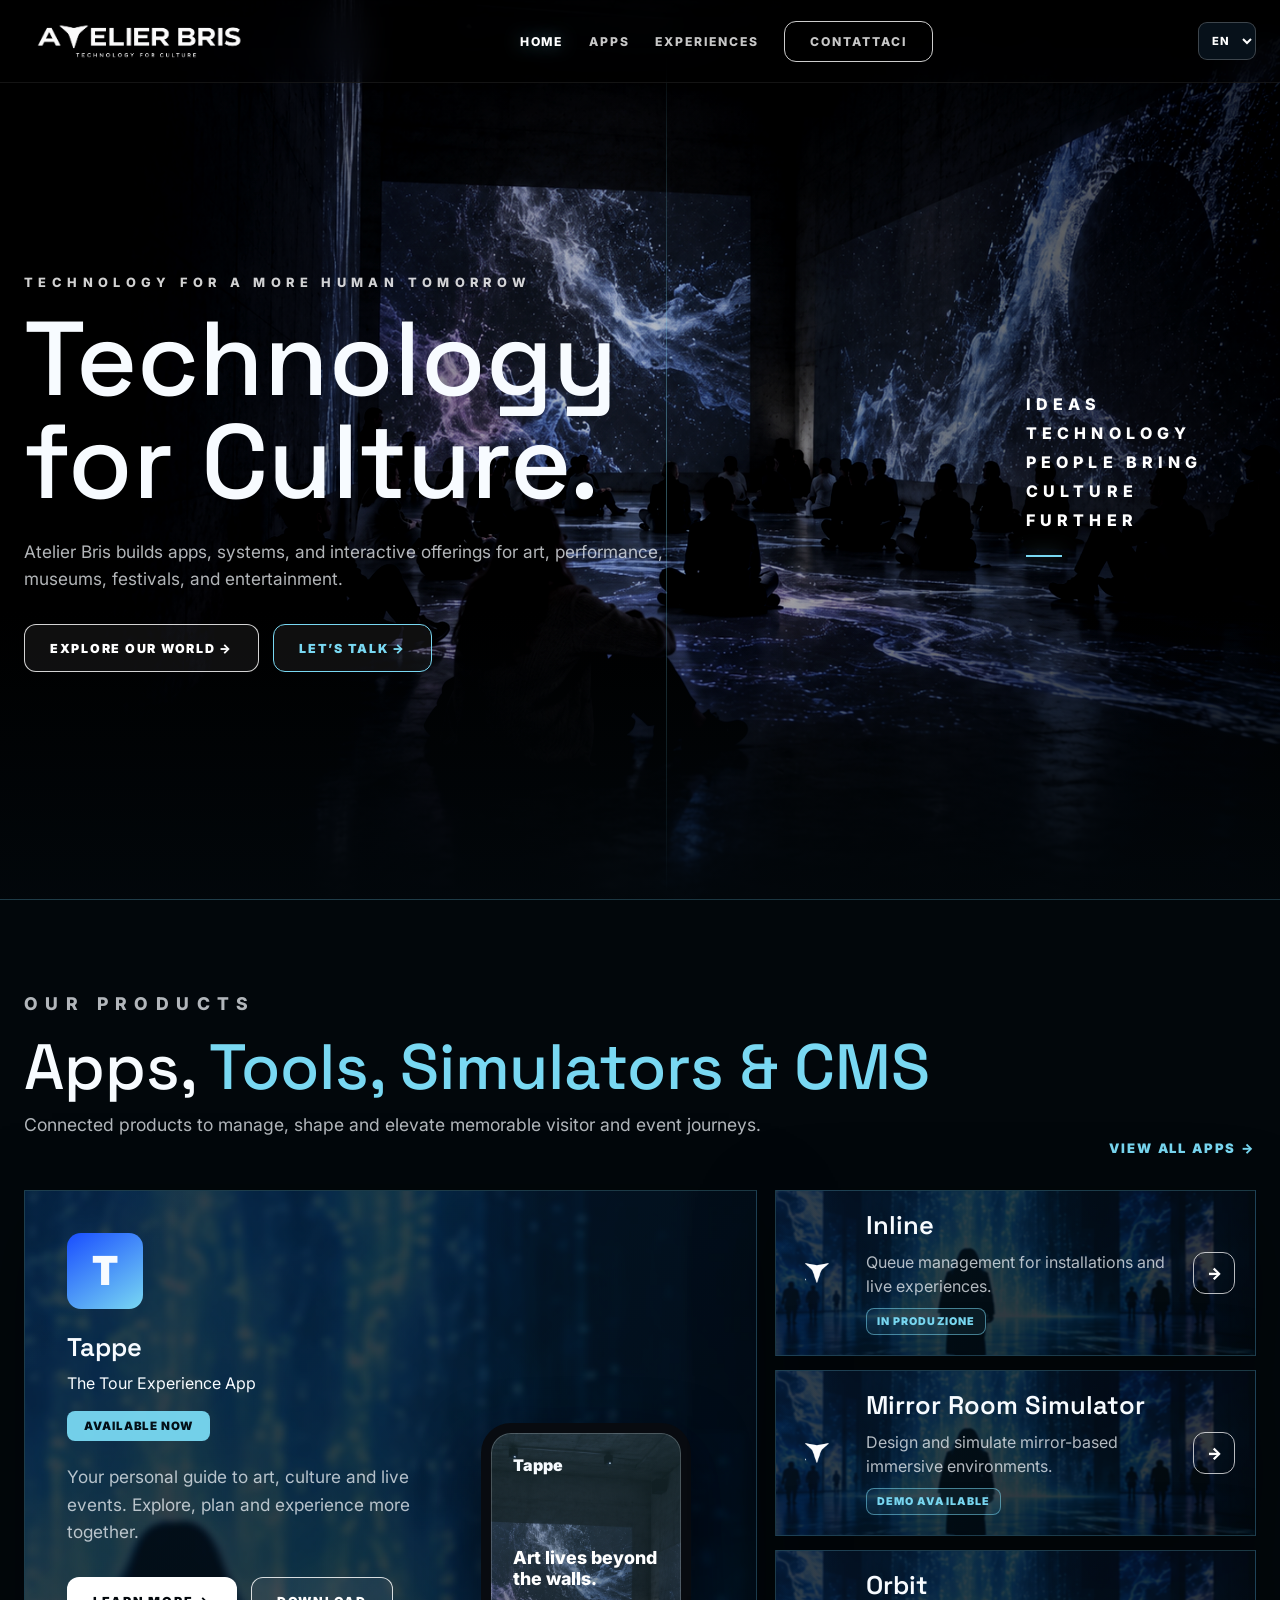
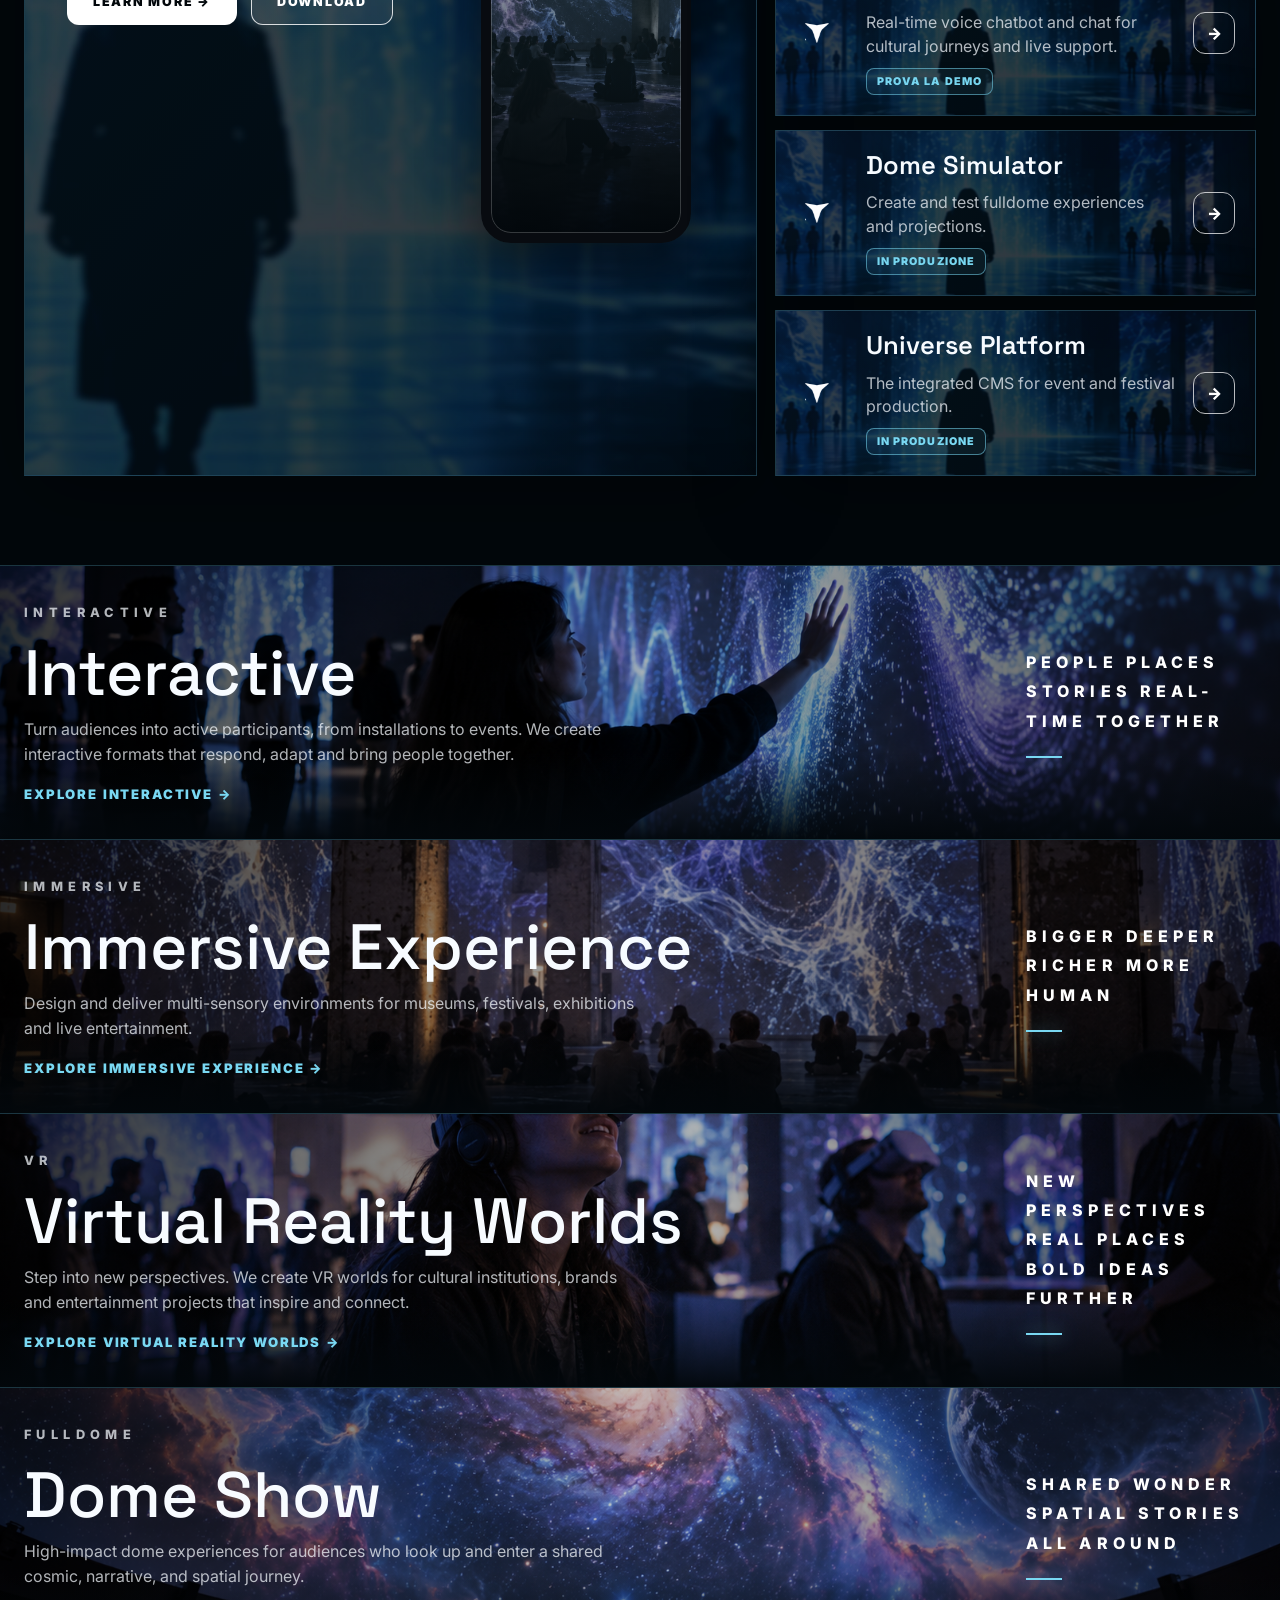
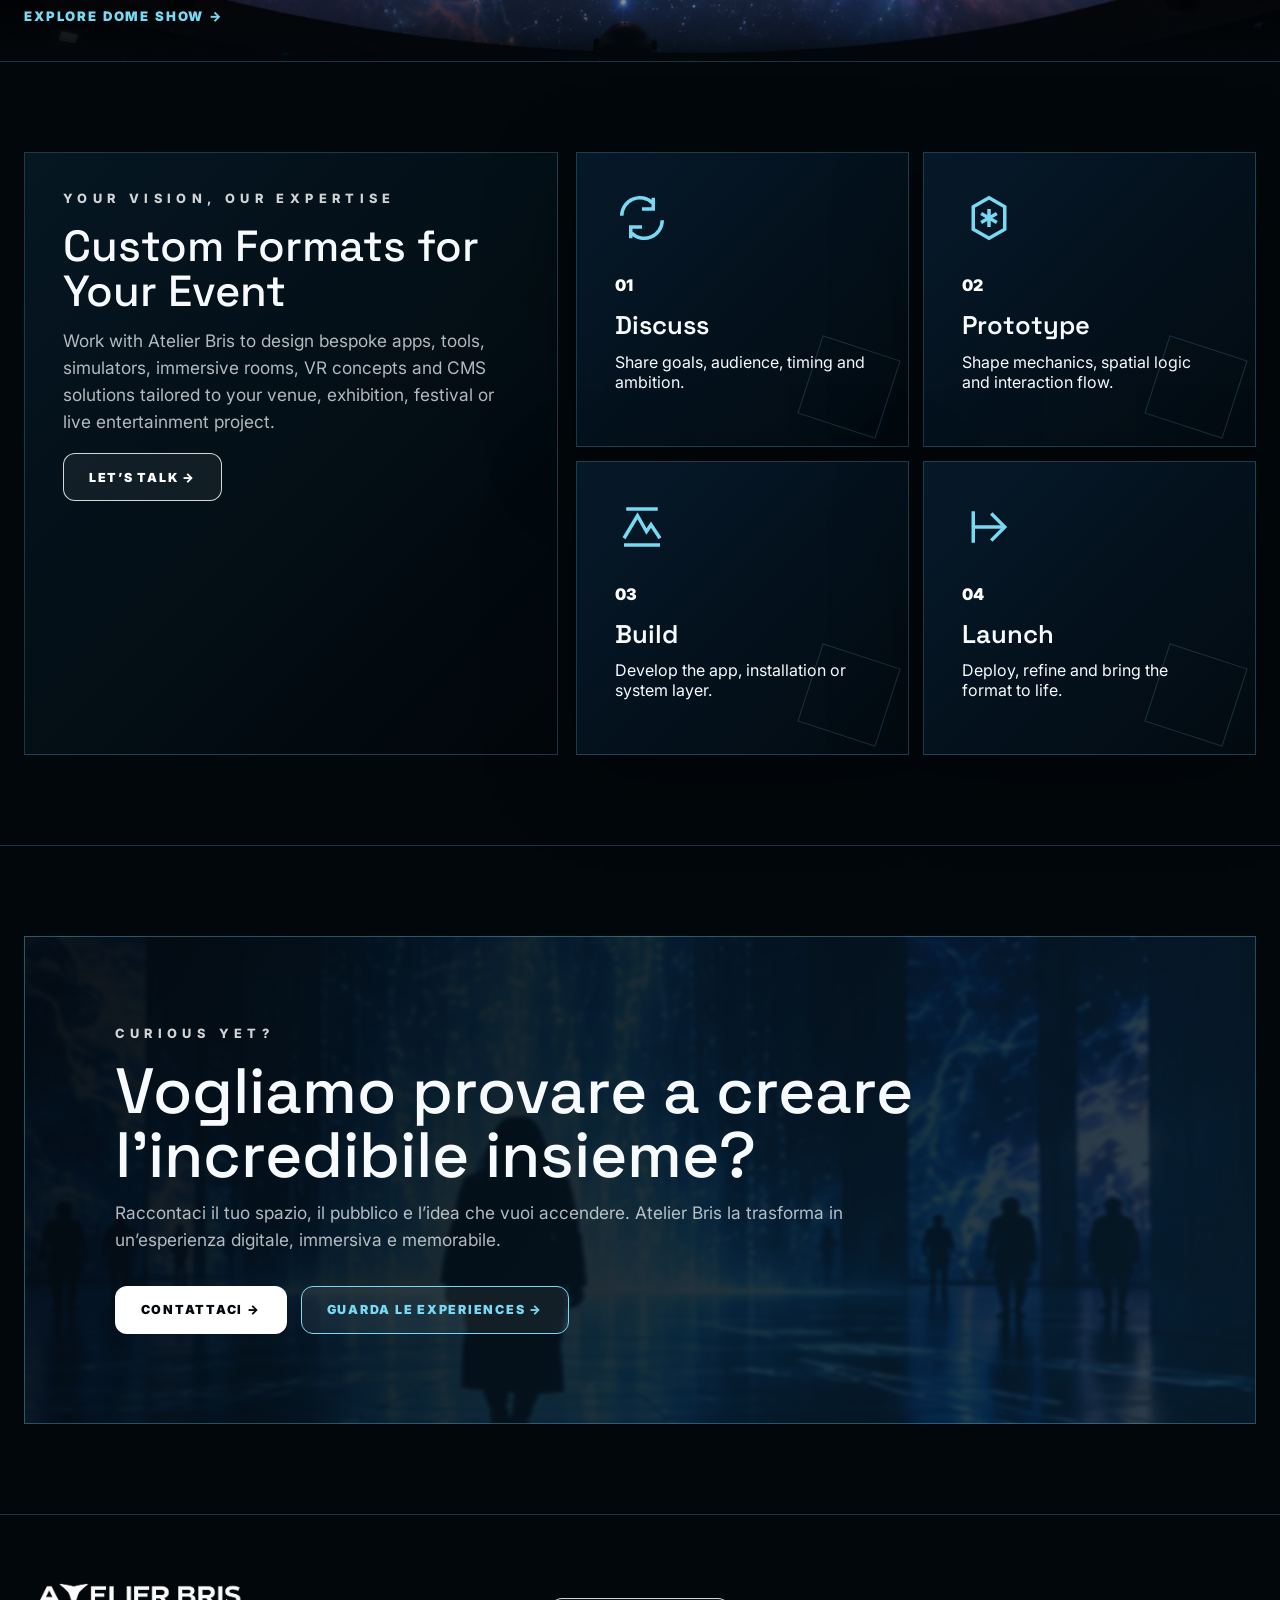
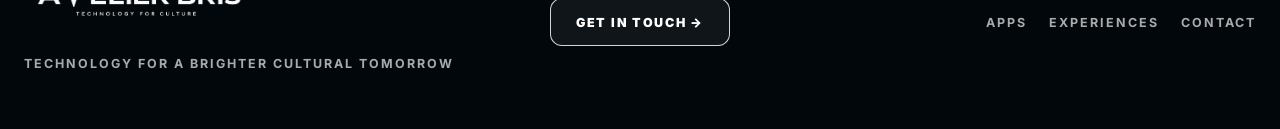
==== index.html @ 998a3961 "Publish Atelier Bris showcase site" ====
<!doctype html>
<html lang="it" class="no-js">
  <head>
    <meta charset="UTF-8" />
    <meta name="viewport" content="width=device-width, initial-scale=1.0" />
    <title>Atelier Bris | Technology for Culture</title>
    <meta name="description" content="Atelier Bris crea app, sistemi e format interattivi per arte, cultura, musei, festival e entertainment." />
    <link rel="preconnect" href="https://fonts.googleapis.com" />
    <link rel="preconnect" href="https://fonts.gstatic.com" crossorigin />
    <link href="https://fonts.googleapis.com/css2?family=Inter:wght@400;500;700;800;900&family=Space+Grotesk:wght@400;500;600;700&display=swap" rel="stylesheet" />
    <link rel="stylesheet" href="styles.css" />
  </head>
  <body style="--hero-image: url('assets/hero.png'); --abstract-image: url('assets/atelier-bris-abstract-clean.jpg')">
    <div class="site-shell">
      <header class="site-header">
        <nav class="nav" aria-label="Navigazione principale">
          <a class="brand" href="index.html" aria-label="Atelier Bris home"><img src="assets/atelier-bris-logo-white.png" alt="Atelier Bris - Technology for Culture" /></a>
          <button class="menu-toggle" type="button" aria-label="Apri menu" aria-expanded="false" aria-controls="primary-menu" data-menu-toggle><span></span><span></span><span></span></button>
          <div class="nav-links" id="primary-menu" data-menu-panel>
            <a class="active" href="index.html">Home</a>
            <a href="apps/index.html">Apps</a>
            <a href="experiences/index.html">Experiences</a>
            <a class="pill" href="contact/index.html">Contattaci</a>
          </div>
          <label class="language-switcher" aria-label="Seleziona lingua">
            <span class="sr-only">Lingua</span>
            <select data-language-select>
              <option value="it">IT</option><option value="en">EN</option><option value="fr">FR</option><option value="de">DE</option><option value="es">ES</option><option value="pt">PT</option><option value="nl">NL</option><option value="pl">PL</option><option value="sv">SV</option><option value="da">DA</option><option value="ro">RO</option>
            </select>
          </label>
        </nav>
      </header>

      <main>
        <section class="hero">
          <div class="container hero-grid">
            <div class="reveal">
              <p class="eyebrow">Technology for a more human tomorrow</p>
              <h1>Technology for Culture.</h1>
              <p class="lead">Atelier Bris builds apps, systems, and interactive offerings for art, performance, museums, festivals, and entertainment.</p>
              <div class="actions">
                <a class="btn" href="experiences/index.html">Explore Our World →</a>
                <a class="btn cyan" href="contact/index.html">Let’s Talk →</a>
              </div>
            </div>
            <aside class="side-manifesto reveal">Ideas technology people bring culture further</aside>
          </div>
        </section>

        <section class="section" id="products">
          <div class="container">
            <div class="section-heading reveal">
              <div>
                <p class="eyebrow">Our Products</p>
                <h2>Apps, <span class="cyan-text">Tools, Simulators & CMS</span></h2>
                <p>Connected products to manage, shape and elevate memorable visitor and event journeys.</p>
              </div>
              <a class="kicker-link" href="apps/index.html">View all apps →</a>
            </div>
            <div class="products-grid">
              <a class="featured-app reveal" href="apps/index.html">
                <div>
                  <div class="app-icon">T</div>
                  <h3>Tappe</h3>
                  <p>The Tour Experience App</p>
                  <span class="badge">Available Now</span>
                  <p class="lead">Your personal guide to art, culture and live events. Explore, plan and experience more together.</p>
                  <div class="actions"><span class="btn light">Learn More →</span><span class="btn">Download</span></div>
                </div>
                <div class="phone"><div class="phone-title">Tappe</div><div class="phone-copy">Art lives beyond the walls.</div></div>
              </a>
              <div class="product-list">
                <a class="product-card reveal" href="apps/index.html"><img class="product-symbol" src="assets/symbol-white.png" alt="" /><div class="product-copy"><h3>Inline</h3><p>Queue management for installations and live experiences.</p><span class="status-tag">In produzione</span></div><span class="arrow">→</span></a>
                <a class="product-card reveal" href="apps/index.html"><img class="product-symbol" src="assets/symbol-white.png" alt="" /><div class="product-copy"><h3>Mirror Room Simulator</h3><p>Design and simulate mirror-based immersive environments.</p><span class="status-tag">Demo Available</span></div><span class="arrow">→</span></a>
                <a class="product-card reveal" href="orbit/index.html"><img class="product-symbol" src="assets/symbol-white.png" alt="" /><div class="product-copy"><h3>Orbit</h3><p>Real-time voice chatbot and chat for cultural journeys and live support.</p><span class="status-tag">Prova la demo</span></div><span class="arrow">→</span></a>
                <a class="product-card reveal" href="apps/index.html"><img class="product-symbol" src="assets/symbol-white.png" alt="" /><div class="product-copy"><h3>Dome Simulator</h3><p>Create and test fulldome experiences and projections.</p><span class="status-tag">In produzione</span></div><span class="arrow">→</span></a>
                <a class="product-card reveal" href="apps/index.html"><img class="product-symbol" src="assets/symbol-white.png" alt="" /><div class="product-copy"><h3>Universe Platform</h3><p>The integrated CMS for event and festival production.</p><span class="status-tag">In produzione</span></div><span class="arrow">→</span></a>
              </div>
            </div>
          </div>
        </section>

        <a class="visual-band visual-interactive" href="experiences/index.html">
          <div class="container band-content reveal">
            <div><p class="eyebrow">Interactive</p><h2>Interactive</h2><p>Turn audiences into active participants, from installations to events. We create interactive formats that respond, adapt and bring people together.</p><span class="kicker-link">Explore Interactive →</span></div>
            <aside class="side-manifesto">People places stories real-time together</aside>
          </div>
        </a>
        <a class="visual-band visual-immersive" href="experiences/index.html">
          <div class="container band-content reveal">
            <div><p class="eyebrow">Immersive</p><h2>Immersive Experience</h2><p>Design and deliver multi-sensory environments for museums, festivals, exhibitions and live entertainment.</p><span class="kicker-link">Explore Immersive Experience →</span></div>
            <aside class="side-manifesto">Bigger deeper richer more human</aside>
          </div>
        </a>
        <a class="visual-band visual-vr" href="experiences/index.html">
          <div class="container band-content reveal">
            <div><p class="eyebrow">VR</p><h2>Virtual Reality Worlds</h2><p>Step into new perspectives. We create VR worlds for cultural institutions, brands and entertainment projects that inspire and connect.</p><span class="kicker-link">Explore Virtual Reality Worlds →</span></div>
            <aside class="side-manifesto">New perspectives real places bold ideas further</aside>
          </div>
        </a>
        <a class="visual-band visual-dome" href="experiences/index.html">
          <div class="container band-content reveal">
            <div><p class="eyebrow">Fulldome</p><h2>Dome Show</h2><p>High-impact dome experiences for audiences who look up and enter a shared cosmic, narrative, and spatial journey.</p><span class="kicker-link">Explore Dome Show →</span></div>
            <aside class="side-manifesto">Shared wonder spatial stories all around</aside>
          </div>
        </a>

        <section class="section">
          <div class="container process reveal">
            <a class="process-intro" href="contact/index.html">
              <p class="eyebrow">Your Vision, Our Expertise</p>
              <h2>Custom Formats for Your Event</h2>
              <p class="lead">Work with Atelier Bris to design bespoke apps, tools, simulators, immersive rooms, VR concepts and CMS solutions tailored to your venue, exhibition, festival or live entertainment project.</p>
              <span class="btn">Let’s Talk →</span>
            </a>
            <div class="process-steps">
              <div class="process-step"><svg viewBox="0 0 24 24" fill="none" stroke="currentColor"><path d="M3 11a8 8 0 0 1 13.66-5.66" /><path d="M21 13a8 8 0 0 1-13.66 5.66" /><path d="M17 3v5h-5" /><path d="M7 21v-5h5" /></svg><p class="step-number">01</p><h3>Discuss</h3><p>Share goals, audience, timing and ambition.</p></div>
              <div class="process-step"><svg viewBox="0 0 24 24" fill="none" stroke="currentColor"><path d="M12 3l7 4v10l-7 4-7-4V7l7-4Z" /><path d="M12 8v8" /><path d="M8.5 10l7 4" /><path d="M15.5 10l-7 4" /></svg><p class="step-number">02</p><h3>Prototype</h3><p>Shape mechanics, spatial logic and interaction flow.</p></div>
              <div class="process-step"><svg viewBox="0 0 24 24" fill="none" stroke="currentColor"><path d="M4 17l6-10 4 7 2-3 4 6" /><path d="M4 20h16" /><path d="M5 4h14" /></svg><p class="step-number">03</p><h3>Build</h3><p>Develop the app, installation or system layer.</p></div>
              <div class="process-step"><svg viewBox="0 0 24 24" fill="none" stroke="currentColor"><path d="M5 12h14" /><path d="M13 6l6 6-6 6" /><path d="M5 5v14" /></svg><p class="step-number">04</p><h3>Launch</h3><p>Deploy, refine and bring the format to life.</p></div>
            </div>
          </div>
        </section>
        <section class="section">
          <div class="container final-cta reveal">
            <p class="eyebrow">Curious Yet?</p>
            <h2>Vogliamo provare a creare l’incredibile insieme?</h2>
            <p class="lead">Raccontaci il tuo spazio, il pubblico e l’idea che vuoi accendere. Atelier Bris la trasforma in un’esperienza digitale, immersiva e memorabile.</p>
            <div class="actions"><a class="btn light" href="contact/index.html">Contattaci →</a><a class="btn cyan" href="experiences/index.html">Guarda le Experiences →</a></div>
          </div>
        </section>
      </main>

      <footer class="site-footer">
        <div class="container footer-grid">
          <div class="footer-brand"><img src="assets/atelier-bris-logo-white.png" alt="Atelier Bris - Technology for Culture" /><p>Technology for a brighter cultural tomorrow</p></div>
          <a class="btn" href="contact/index.html">Get in Touch →</a>
          <div class="footer-links"><a href="apps/index.html">Apps</a><a href="experiences/index.html">Experiences</a><a href="contact/index.html">Contact</a></div>
        </div>
      </footer>
    </div>
    <script src="script.js"></script>
  </body>
</html>
---- styles.css ----
:root {
  color-scheme: dark;
  --bg: #02070b;
  --panel: rgba(4, 18, 28, 0.76);
  --panel-strong: rgba(5, 24, 39, 0.92);
  --line: rgba(111, 205, 239, 0.24);
  --line-soft: rgba(255, 255, 255, 0.11);
  --text: #f7fbff;
  --muted: rgba(247, 251, 255, 0.72);
  --cyan: #79d8f2;
  --blue: #2b8cff;
  --max: 1480px;
  font-family: Inter, ui-sans-serif, system-ui, -apple-system, BlinkMacSystemFont, "Segoe UI", sans-serif;
  --display: "Space Grotesk", Inter, ui-sans-serif, system-ui, sans-serif;
}

* {
  box-sizing: border-box;
}

html {
  scroll-behavior: smooth;
}

body {
  margin: 0;
  min-height: 100vh;
  background: var(--bg);
  color: var(--text);
  letter-spacing: 0;
}

body.menu-open {
  overflow: hidden;
}

a {
  color: inherit;
  text-decoration: none;
}

img {
  max-width: 100%;
  display: block;
}

.site-shell {
  position: relative;
  overflow: hidden;
}

.site-shell::before {
  content: "";
  position: fixed;
  inset: 0;
  z-index: -2;
  background:
    radial-gradient(circle at 76% 20%, rgba(43, 140, 255, 0.2), transparent 27rem),
    radial-gradient(circle at 18% 74%, rgba(121, 216, 242, 0.1), transparent 31rem),
    linear-gradient(180deg, #02070b 0%, #03111c 48%, #02070b 100%);
}

.site-shell::after {
  content: "";
  position: fixed;
  inset: 0;
  z-index: -1;
  pointer-events: none;
  opacity: 0.16;
  background-image:
    linear-gradient(rgba(121, 216, 242, 0.18) 1px, transparent 1px),
    linear-gradient(90deg, rgba(121, 216, 242, 0.14) 1px, transparent 1px);
  background-size: 80px 80px;
  mask-image: linear-gradient(180deg, transparent, black 18%, black 70%, transparent);
  animation: digitalDrift 18s linear infinite;
}

.site-header {
  position: fixed;
  top: 0;
  left: 0;
  right: 0;
  z-index: 30;
  border-bottom: 1px solid rgba(255, 255, 255, 0.08);
  background: linear-gradient(180deg, rgba(0, 0, 0, 0.76), rgba(0, 0, 0, 0.32));
  backdrop-filter: blur(18px);
}

.nav {
  width: min(var(--max), calc(100% - 48px));
  height: 82px;
  margin: 0 auto;
  display: flex;
  align-items: center;
  justify-content: space-between;
  gap: 28px;
}

.brand img {
  width: clamp(176px, 18vw, 270px);
}

.nav-links {
  display: flex;
  align-items: center;
  gap: clamp(18px, 2vw, 34px);
  font-size: 0.76rem;
  font-weight: 800;
  text-transform: uppercase;
  letter-spacing: 0.16em;
}

.nav-links a {
  color: rgba(255, 255, 255, 0.78);
  transition: color 180ms ease, text-shadow 180ms ease;
}

.nav-links a:hover,
.nav-links a.active {
  color: #fff;
  text-shadow: 0 0 18px rgba(121, 216, 242, 0.46);
}

.nav-links .pill {
  padding: 12px 25px;
  border: 1px solid rgba(255, 255, 255, 0.8);
  border-radius: 12px;
}

.language-switcher {
  display: inline-flex;
  align-items: center;
  flex: 0 0 auto;
}

.language-switcher select {
  min-width: 58px;
  height: 38px;
  padding: 0 9px;
  border: 1px solid rgba(255, 255, 255, 0.22);
  border-radius: 9px;
  background: #07111a;
  color: #fff;
  font: inherit;
  font-size: 0.7rem;
  font-weight: 800;
  letter-spacing: 0.08em;
  cursor: pointer;
}

.sr-only {
  position: absolute;
  width: 1px;
  height: 1px;
  padding: 0;
  margin: -1px;
  overflow: hidden;
  clip: rect(0, 0, 0, 0);
  white-space: nowrap;
  border: 0;
}

.menu-toggle {
  display: none;
  width: 46px;
  height: 46px;
  border: 1px solid rgba(255, 255, 255, 0.22);
  border-radius: 12px;
  background: rgba(255, 255, 255, 0.04);
  color: #fff;
  cursor: pointer;
  touch-action: manipulation;
}

.menu-toggle span {
  display: block;
  width: 18px;
  height: 2px;
  margin: 4px auto;
  background: currentColor;
  transition: transform 180ms ease, opacity 180ms ease;
}

.hero {
  min-height: 100vh;
  position: relative;
  display: grid;
  align-items: center;
  padding: 132px 0 84px;
  border-bottom: 1px solid var(--line);
  isolation: isolate;
}

.hero::before {
  content: "";
  position: absolute;
  inset: 0;
  z-index: -2;
  background: linear-gradient(90deg, rgba(0, 0, 0, 0.84) 0%, rgba(0, 0, 0, 0.22) 48%, rgba(0, 0, 0, 0.78) 100%), var(--hero-image) center / cover no-repeat;
  filter: saturate(1.08) contrast(1.08);
}

.hero::after,
.visual-band::after {
  content: "";
  position: absolute;
  inset: auto 0 0;
  height: 32%;
  z-index: -1;
  background: linear-gradient(0deg, rgba(2, 7, 11, 0.96), transparent);
}

.hero .container::after {
  content: "";
  position: absolute;
  inset: 0 auto 0 52%;
  width: 1px;
  background: linear-gradient(180deg, transparent, rgba(121, 216, 242, 0.8), transparent);
  opacity: 0.5;
  animation: signalSweep 7s ease-in-out infinite;
  pointer-events: none;
}

.container {
  width: min(var(--max), calc(100% - 48px));
  margin: 0 auto;
}

.hero-grid {
  display: grid;
  grid-template-columns: minmax(0, 1fr) 280px;
  gap: 8vw;
  align-items: center;
}

.eyebrow {
  margin: 0 0 18px;
  color: rgba(255, 255, 255, 0.82);
  font-size: clamp(0.74rem, 1vw, 0.92rem);
  font-weight: 800;
  letter-spacing: 0.42em;
  text-transform: uppercase;
}

h1,
h2,
h3,
p {
  margin-top: 0;
}

h1 {
  max-width: 760px;
  margin-bottom: 24px;
  font-size: clamp(3.8rem, 8.2vw, 8.2rem);
  line-height: 0.98;
  font-family: var(--display);
  font-weight: 500;
}

h2 {
  margin-bottom: 12px;
  font-size: clamp(2.4rem, 5vw, 5rem);
  line-height: 1;
  font-family: var(--display);
  font-weight: 500;
}

h3 {
  margin-bottom: 12px;
  font-size: clamp(1.4rem, 2vw, 2.05rem);
  line-height: 1.12;
  font-family: var(--display);
  font-weight: 600;
}

.lead {
  max-width: 660px;
  color: var(--muted);
  font-size: clamp(1rem, 1.35vw, 1.28rem);
  line-height: 1.58;
}

.side-manifesto {
  justify-self: end;
  max-width: 230px;
  color: #fff;
  font-weight: 800;
  line-height: 1.82;
  letter-spacing: 0.32em;
  text-transform: uppercase;
}

.side-manifesto::after,
.mini-rule::after {
  content: "";
  display: block;
  width: 36px;
  height: 2px;
  margin-top: 20px;
  background: var(--cyan);
  box-shadow: 0 0 18px rgba(121, 216, 242, 0.72);
}

.actions {
  display: flex;
  flex-wrap: wrap;
  gap: 14px;
  margin-top: 32px;
}

.btn {
  display: inline-flex;
  align-items: center;
  justify-content: center;
  min-height: 48px;
  padding: 0 25px;
  border: 1px solid rgba(255, 255, 255, 0.82);
  border-radius: 12px;
  background: rgba(255, 255, 255, 0.06);
  color: #fff;
  font-size: 0.78rem;
  font-weight: 900;
  letter-spacing: 0.14em;
  text-transform: uppercase;
  transition: transform 180ms ease, background 180ms ease, border-color 180ms ease;
}

.btn:hover {
  transform: translateY(-2px);
  border-color: var(--cyan);
  background: rgba(121, 216, 242, 0.12);
}

.btn.light {
  background: #fff;
  color: #02070b;
}

.btn.cyan {
  border-color: var(--cyan);
  color: var(--cyan);
}

.section {
  padding: clamp(54px, 7vw, 108px) 0;
  border-bottom: 1px solid var(--line);
}

.section-heading {
  display: flex;
  justify-content: space-between;
  gap: 28px;
  align-items: end;
  margin-bottom: 34px;
}

.section-heading p {
  max-width: 740px;
  color: var(--muted);
  font-size: 1.1rem;
  line-height: 1.55;
}

.cyan-text {
  color: var(--cyan);
}

.products-grid {
  display: grid;
  grid-template-columns: 1.28fr 0.84fr;
  gap: 18px;
}

.featured-app,
.product-card,
.process-step,
.contact-card {
  border: 1px solid var(--line);
  background: linear-gradient(135deg, rgba(7, 29, 49, 0.82), rgba(3, 12, 18, 0.78));
  box-shadow: 0 20px 80px rgba(0, 0, 0, 0.34);
}

.featured-app {
  min-height: 380px;
  display: grid;
  grid-template-columns: 1fr 0.7fr;
  gap: 24px;
  padding: clamp(24px, 4vw, 42px);
  position: relative;
  overflow: hidden;
}

.featured-app::after,
.content-card::after,
.process-step::before {
  content: "";
  position: absolute;
  inset: 0;
  pointer-events: none;
  background: linear-gradient(105deg, transparent 36%, rgba(121, 216, 242, 0.14) 49%, transparent 62%);
  transform: translateX(-140%);
  transition: transform 700ms cubic-bezier(0.16, 1, 0.3, 1);
}

.featured-app:hover::after,
.content-card:hover::after,
.process-step:hover::before {
  transform: translateX(140%);
}

.featured-app::before,
.product-card::before,
.contact-card::before {
  content: "";
  position: absolute;
  inset: 0;
  background: var(--abstract-image, var(--hero-image)) center / cover no-repeat;
  opacity: 0.28;
  z-index: 0;
}

.featured-app > *,
.product-card > *,
.contact-card > * {
  position: relative;
  z-index: 1;
}

.app-icon {
  width: 76px;
  height: 76px;
  display: grid;
  place-items: center;
  margin-bottom: 24px;
  border-radius: 14px;
  background: linear-gradient(145deg, #194dff, #79d8f2);
  font-size: 2.5rem;
  font-weight: 900;
}

.badge {
  display: inline-flex;
  width: fit-content;
  margin: 2px 0 22px;
  padding: 8px 17px;
  border-radius: 8px;
  background: rgba(121, 216, 242, 0.95);
  color: #041018;
  font-size: 0.72rem;
  font-weight: 900;
  letter-spacing: 0.08em;
  text-transform: uppercase;
}

.status-tag {
  display: inline-flex;
  width: fit-content;
  margin-top: 10px;
  padding: 6px 10px;
  border: 1px solid rgba(121, 216, 242, 0.54);
  border-radius: 8px;
  color: var(--cyan);
  background: rgba(121, 216, 242, 0.08);
  font-size: 0.67rem;
  font-weight: 900;
  letter-spacing: 0.1em;
  text-transform: uppercase;
}

.product-copy {
  min-width: 0;
}

.phone {
  align-self: center;
  justify-self: center;
  width: min(210px, 42vw);
  aspect-ratio: 9 / 18;
  border: 10px solid #080b10;
  border-radius: 30px;
  background: linear-gradient(180deg, rgba(121, 216, 242, 0.16), rgba(2, 7, 11, 0.95)), var(--hero-image) center / cover;
  box-shadow: inset 0 0 0 1px rgba(255, 255, 255, 0.2), 0 20px 55px rgba(0, 0, 0, 0.58);
  padding: 22px;
}

.phone-title {
  font-weight: 900;
}

.phone-copy {
  margin-top: 72px;
  color: #fff;
  font-size: 1.12rem;
  font-weight: 800;
}

.product-list {
  display: grid;
  gap: 14px;
}

.product-card {
  position: relative;
  min-height: 112px;
  display: grid;
  grid-template-columns: 52px 1fr 42px;
  gap: 18px;
  align-items: center;
  padding: 20px;
  overflow: hidden;
  transition: transform 180ms ease, border-color 180ms ease;
}

.product-card:hover {
  transform: translateX(5px);
  border-color: rgba(121, 216, 242, 0.72);
}

.product-symbol {
  width: 42px;
  height: 42px;
  object-fit: contain;
}

.product-card p {
  margin: 0;
  color: var(--muted);
  line-height: 1.45;
}

.arrow {
  width: 42px;
  height: 42px;
  display: grid;
  place-items: center;
  border: 1px solid rgba(255, 255, 255, 0.72);
  border-radius: 12px;
  color: #fff;
  font-weight: 900;
}

.visual-band {
  position: relative;
  min-height: 274px;
  display: grid;
  align-items: center;
  border-bottom: 1px solid var(--line);
  isolation: isolate;
  overflow: hidden;
  margin: 0;
}

.visual-band::before {
  content: "";
  position: absolute;
  inset: 0;
  z-index: -2;
  background: linear-gradient(90deg, rgba(0, 0, 0, 0.88), rgba(0, 0, 0, 0.32), rgba(0, 0, 0, 0.76)), var(--abstract-image, var(--hero-image)) center / cover no-repeat;
  transform: scale(1.04);
  transition: transform 600ms ease;
}

.visual-interactive::before {
  background-image: linear-gradient(90deg, rgba(0, 0, 0, 0.84), rgba(0, 0, 0, 0.28), rgba(0, 0, 0, 0.72)), url("assets/interactive-experience.png");
}

.visual-immersive::before {
  background-image: linear-gradient(90deg, rgba(0, 0, 0, 0.86), rgba(0, 0, 0, 0.3), rgba(0, 0, 0, 0.76)), url("assets/immersive-experience.png");
}

.visual-vr::before {
  background-image: linear-gradient(90deg, rgba(0, 0, 0, 0.84), rgba(0, 0, 0, 0.26), rgba(0, 0, 0, 0.7)), url("assets/virtual-reality.png");
}

.visual-dome::before {
  background-image: linear-gradient(90deg, rgba(0, 0, 0, 0.84), rgba(0, 0, 0, 0.2), rgba(0, 0, 0, 0.7)), url("assets/dome-shows.png");
}

.visual-band:hover::before {
  transform: scale(1.08);
}

.band-content {
  display: grid;
  grid-template-columns: 1fr 260px;
  gap: 44px;
  align-items: center;
}

.band-content p {
  max-width: 620px;
  color: var(--muted);
  line-height: 1.55;
}

.kicker-link {
  color: var(--cyan);
  font-size: 0.82rem;
  font-weight: 900;
  letter-spacing: 0.14em;
  text-transform: uppercase;
}

.process {
  display: grid;
  grid-template-columns: 1.1fr 1.4fr;
  gap: 18px;
  background: transparent;
  border: 0;
}

.process-steps {
  display: grid;
  grid-template-columns: repeat(2, 1fr);
  gap: 14px;
}

.process-intro,
.process-step {
  min-height: 250px;
  padding: clamp(22px, 3vw, 38px);
  background-color: rgba(2, 7, 11, 0.78);
}

.process-intro {
  border: 1px solid var(--line);
  background: linear-gradient(135deg, rgba(6, 24, 36, 0.95), rgba(2, 7, 11, 0.72));
}

.process-intro h2 {
  font-size: clamp(2.2rem, 3.4vw, 4rem);
  line-height: 1.04;
}

.step-number {
  color: #fff;
  font-weight: 900;
}

.step-icon {
  margin-bottom: 24px;
  color: var(--cyan);
  font-size: 2.2rem;
}

.process-step {
  position: relative;
  overflow: hidden;
  border: 1px solid var(--line);
  transition: transform 220ms ease, border-color 220ms ease, background 220ms ease;
}

.process-step:hover {
  transform: translateY(-4px);
  border-color: rgba(121, 216, 242, 0.72);
  background: rgba(6, 24, 36, 0.82);
}

.process-step::after {
  content: "";
  position: absolute;
  inset: auto 18px 18px auto;
  width: 80px;
  height: 80px;
  border: 1px solid rgba(121, 216, 242, 0.18);
  transform: rotate(18deg);
}

.process-step svg {
  width: 54px;
  height: 54px;
  margin-bottom: 26px;
  color: var(--cyan);
  stroke-width: 1.55;
}

.final-cta {
  position: relative;
  overflow: hidden;
  padding: clamp(42px, 7vw, 92px);
  border: 1px solid rgba(121, 216, 242, 0.32);
  background:
    linear-gradient(120deg, rgba(3, 10, 16, 0.94), rgba(8, 35, 54, 0.72)),
    var(--abstract-image, var(--hero-image)) center / cover no-repeat;
}

.final-cta::after {
  content: "";
  position: absolute;
  inset: 0;
  pointer-events: none;
  background: linear-gradient(100deg, transparent 0%, rgba(121, 216, 242, 0.16) 46%, transparent 58%);
  transform: translateX(-120%);
  animation: lightSweep 5.8s ease-in-out infinite;
}

.final-cta > * {
  position: relative;
  z-index: 1;
}

.final-cta .lead {
  max-width: 780px;
}

.page-hero {
  min-height: 64vh;
}

.cards-grid {
  display: grid;
  grid-template-columns: repeat(3, 1fr);
  gap: 18px;
}

.content-card {
  position: relative;
  overflow: hidden;
  min-height: 330px;
  padding: 30px;
  border: 1px solid var(--line);
  background: rgba(4, 18, 28, 0.7);
  transition: transform 180ms ease, border-color 180ms ease;
}

.content-card:hover {
  transform: translateY(-5px);
  border-color: rgba(22, 227, 255, 0.7);
}

.content-card p {
  color: var(--muted);
  line-height: 1.55;
}

.content-card .status-tag {
  margin: 6px 0 24px;
}

.content-card .kicker-link {
  display: inline-flex;
  margin-top: 4px;
}

.contact-grid {
  display: grid;
  grid-template-columns: 0.85fr 1.15fr;
  gap: 18px;
}

.contact-team {
  position: relative;
  grid-column: 1 / -1;
  min-height: clamp(260px, 36vw, 520px);
  overflow: hidden;
  border: 1px solid var(--line);
  background: #031019;
}

.contact-team::after {
  content: "";
  position: absolute;
  inset: 0;
  background:
    linear-gradient(180deg, rgba(2, 7, 11, 0.05), rgba(2, 7, 11, 0.34)),
    linear-gradient(90deg, rgba(2, 7, 11, 0.44), transparent 42%, rgba(2, 7, 11, 0.35));
  pointer-events: none;
}

.contact-team img {
  width: 100%;
  height: 100%;
  min-height: inherit;
  object-fit: cover;
  object-position: center;
  filter: saturate(1.04) contrast(1.04);
  transition: transform 700ms cubic-bezier(0.16, 1, 0.3, 1);
}

.contact-team:hover img {
  transform: scale(1.035);
}

.contact-card {
  position: relative;
  overflow: hidden;
  padding: clamp(28px, 4vw, 48px);
  min-height: 430px;
}

.contact-list {
  display: grid;
  gap: 18px;
  color: var(--muted);
}

.contact-form {
  display: grid;
  gap: 14px;
}

.contact-form input,
.contact-form textarea {
  width: 100%;
  border: 1px solid var(--line-soft);
  background: rgba(255, 255, 255, 0.045);
  color: #fff;
  padding: 17px 18px;
  border-radius: 0;
  font: inherit;
}

.contact-form textarea {
  min-height: 170px;
  resize: vertical;
}

.site-footer {
  padding: 46px 0;
  background: #02070b;
}

.footer-grid {
  display: grid;
  grid-template-columns: 1fr auto 1fr;
  gap: 34px;
  align-items: center;
}

.footer-brand img {
  width: 230px;
  margin-bottom: 18px;
}

.footer-brand p,
.footer-links {
  color: rgba(255, 255, 255, 0.66);
  font-size: 0.78rem;
  font-weight: 700;
  letter-spacing: 0.16em;
  text-transform: uppercase;
}

.footer-links {
  display: flex;
  justify-content: end;
  gap: 22px;
}

html:not(.js) .reveal,
.reveal.visible {
  opacity: 1;
  transform: translateY(0);
}

html.js .reveal {
  opacity: 0;
  transform: translateY(24px);
  transition: opacity 760ms ease, transform 760ms cubic-bezier(0.16, 1, 0.3, 1);
}

html.js .reveal.visible {
  opacity: 1;
  transform: translateY(0);
}

@media (max-width: 1100px) {
  body.menu-open::before {
    content: "";
    position: fixed;
    inset: 0;
    z-index: 29;
    background: #02070b;
  }

  .nav {
    width: min(var(--max), calc(100% - 32px));
    height: 72px;
  }

  .menu-toggle {
    display: block;
    position: relative;
    z-index: 60;
  }

  .language-switcher {
    margin-left: auto;
    margin-right: 2px;
  }

  .menu-open .menu-toggle span:nth-child(1) {
    transform: translateY(6px) rotate(45deg);
  }

  .menu-open .menu-toggle span:nth-child(2) {
    opacity: 0;
  }

  .menu-open .menu-toggle span:nth-child(3) {
    transform: translateY(-6px) rotate(-45deg);
  }

  .nav-links {
    position: fixed;
    inset: 0;
    display: flex;
    flex-direction: column;
    justify-content: flex-start;
    gap: 28px;
    z-index: 50;
    padding: 112px 28px 42px;
    isolation: isolate;
    background: #02070b;
    box-shadow: 0 28px 80px rgba(0, 0, 0, 0.84);
    opacity: 0;
    pointer-events: none;
    transform: translateY(-12px);
    transition: opacity 220ms ease, transform 220ms cubic-bezier(0.16, 1, 0.3, 1);
  }

  .nav-links::before {
    content: "";
    position: absolute;
    inset: 0;
    z-index: -1;
    opacity: 0.22;
    background-image:
      linear-gradient(rgba(121, 216, 242, 0.16) 1px, transparent 1px),
      linear-gradient(90deg, rgba(121, 216, 242, 0.14) 1px, transparent 1px);
    background-size: 54px 54px;
    mask-image: linear-gradient(180deg, transparent 0, black 24%, black 84%, transparent 100%);
  }

  .menu-open .nav-links {
    opacity: 1;
    pointer-events: auto;
    transform: translateY(0);
  }

  .nav-links a {
    display: flex;
    align-items: center;
    justify-content: center;
    min-height: 54px;
    color: #fff;
    border: 1px solid rgba(255, 255, 255, 0.11);
    background: rgba(255, 255, 255, 0.07);
    border-radius: 12px;
  }

  .hero-grid,
  .products-grid,
  .band-content,
  .contact-grid,
  .footer-grid,
  .process {
    grid-template-columns: 1fr;
  }

  .side-manifesto {
    justify-self: start;
  }

  .featured-app,
  .cards-grid {
    grid-template-columns: 1fr;
  }

  .visual-band {
    width: calc(100% - 32px);
    margin: 18px auto;
    min-height: 360px;
    border: 1px solid var(--line);
  }

  .visual-interactive::before {
    background-image: linear-gradient(180deg, rgba(0, 0, 0, 0.32), rgba(0, 0, 0, 0.88)), url("assets/interactive-experience.png");
  }

  .visual-immersive::before {
    background-image: linear-gradient(180deg, rgba(0, 0, 0, 0.32), rgba(0, 0, 0, 0.9)), url("assets/immersive-experience.png");
  }

  .visual-vr::before {
    background-image: linear-gradient(180deg, rgba(0, 0, 0, 0.32), rgba(0, 0, 0, 0.88)), url("assets/virtual-reality.png");
  }

  .visual-dome::before {
    background-image: linear-gradient(180deg, rgba(0, 0, 0, 0.28), rgba(0, 0, 0, 0.88)), url("assets/dome-shows.png");
  }

  .band-content {
    padding: 44px 0;
  }

  .process-steps {
    grid-template-columns: repeat(2, 1fr);
  }

  .footer-links {
    justify-content: start;
    flex-wrap: wrap;
  }
}

@media (max-width: 620px) {
  .container {
    width: calc(100% - 32px);
  }

  .hero {
    min-height: 92vh;
    padding-top: 112px;
  }

  h1 {
    font-size: clamp(2.86rem, 14vw, 4.35rem);
    line-height: 1.02;
  }

  h2 {
    font-size: clamp(2.05rem, 10vw, 3.25rem);
    line-height: 1.04;
  }

  .eyebrow {
    letter-spacing: 0.28em;
    line-height: 1.45;
  }

  .section-heading {
    display: block;
  }

  .actions {
    flex-direction: column;
    align-items: stretch;
  }

  .btn {
    width: 100%;
  }

  .nav-links {
    padding: 104px 20px 42px;
    align-items: stretch;
    text-align: center;
  }

  .nav-links a {
    width: 100%;
    padding: 15px 16px;
  }

  .product-card {
    grid-template-columns: 38px 1fr;
    padding: 20px;
  }

  .product-card .arrow {
    grid-column: 2;
    width: 36px;
    height: 36px;
  }

  .visual-band {
    width: calc(100% - 28px);
    margin: 14px auto;
    min-height: 420px;
  }

  .band-content {
    gap: 24px;
    padding: 38px 0;
  }

  .process-steps {
    grid-template-columns: 1fr;
  }

  .final-cta {
    padding: 34px 22px;
  }
}

@keyframes digitalDrift {
  from {
    background-position: 0 0, 0 0;
  }
  to {
    background-position: 80px 80px, 80px 80px;
  }
}

@keyframes lightSweep {
  0%,
  42% {
    transform: translateX(-120%);
  }
  70%,
  100% {
    transform: translateX(120%);
  }
}

@keyframes signalSweep {
  0%,
  100% {
    opacity: 0;
    transform: translateY(-14%);
  }
  35%,
  65% {
    opacity: 0.55;
    transform: translateY(14%);
  }
}
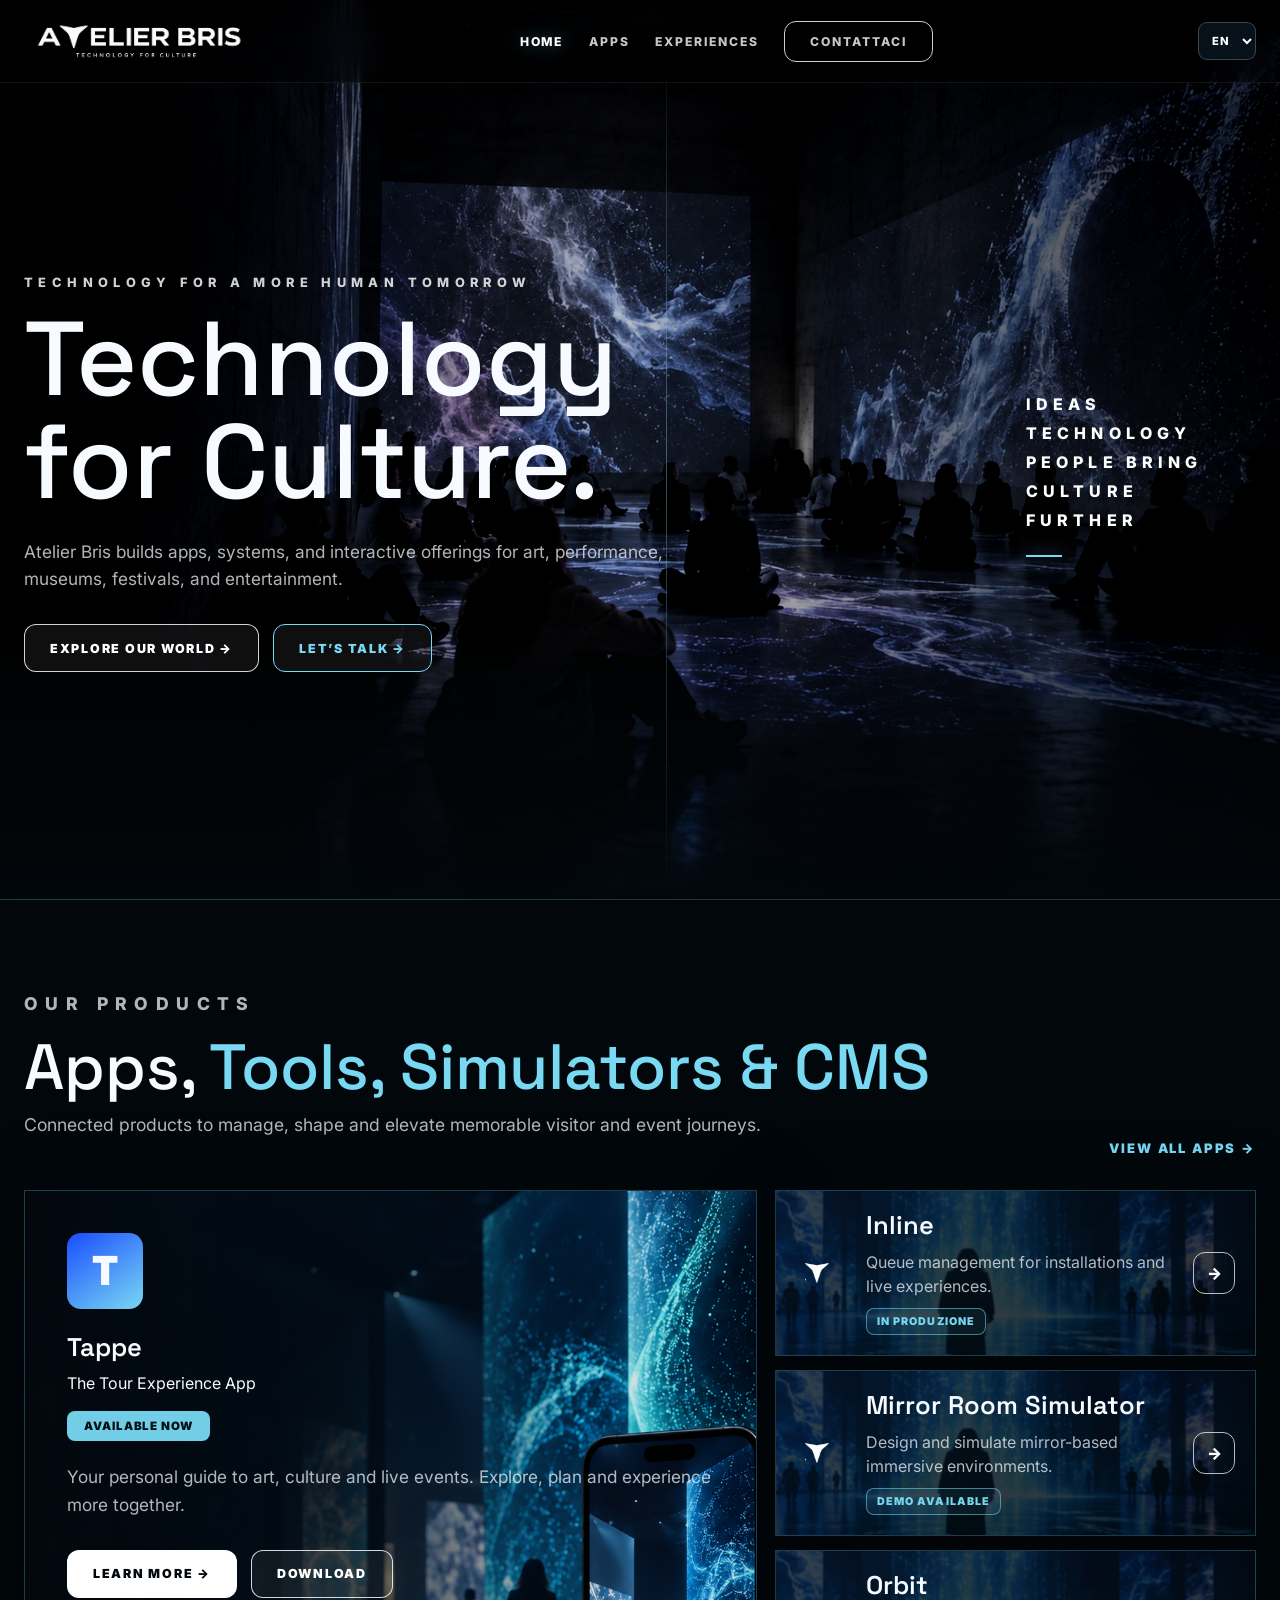
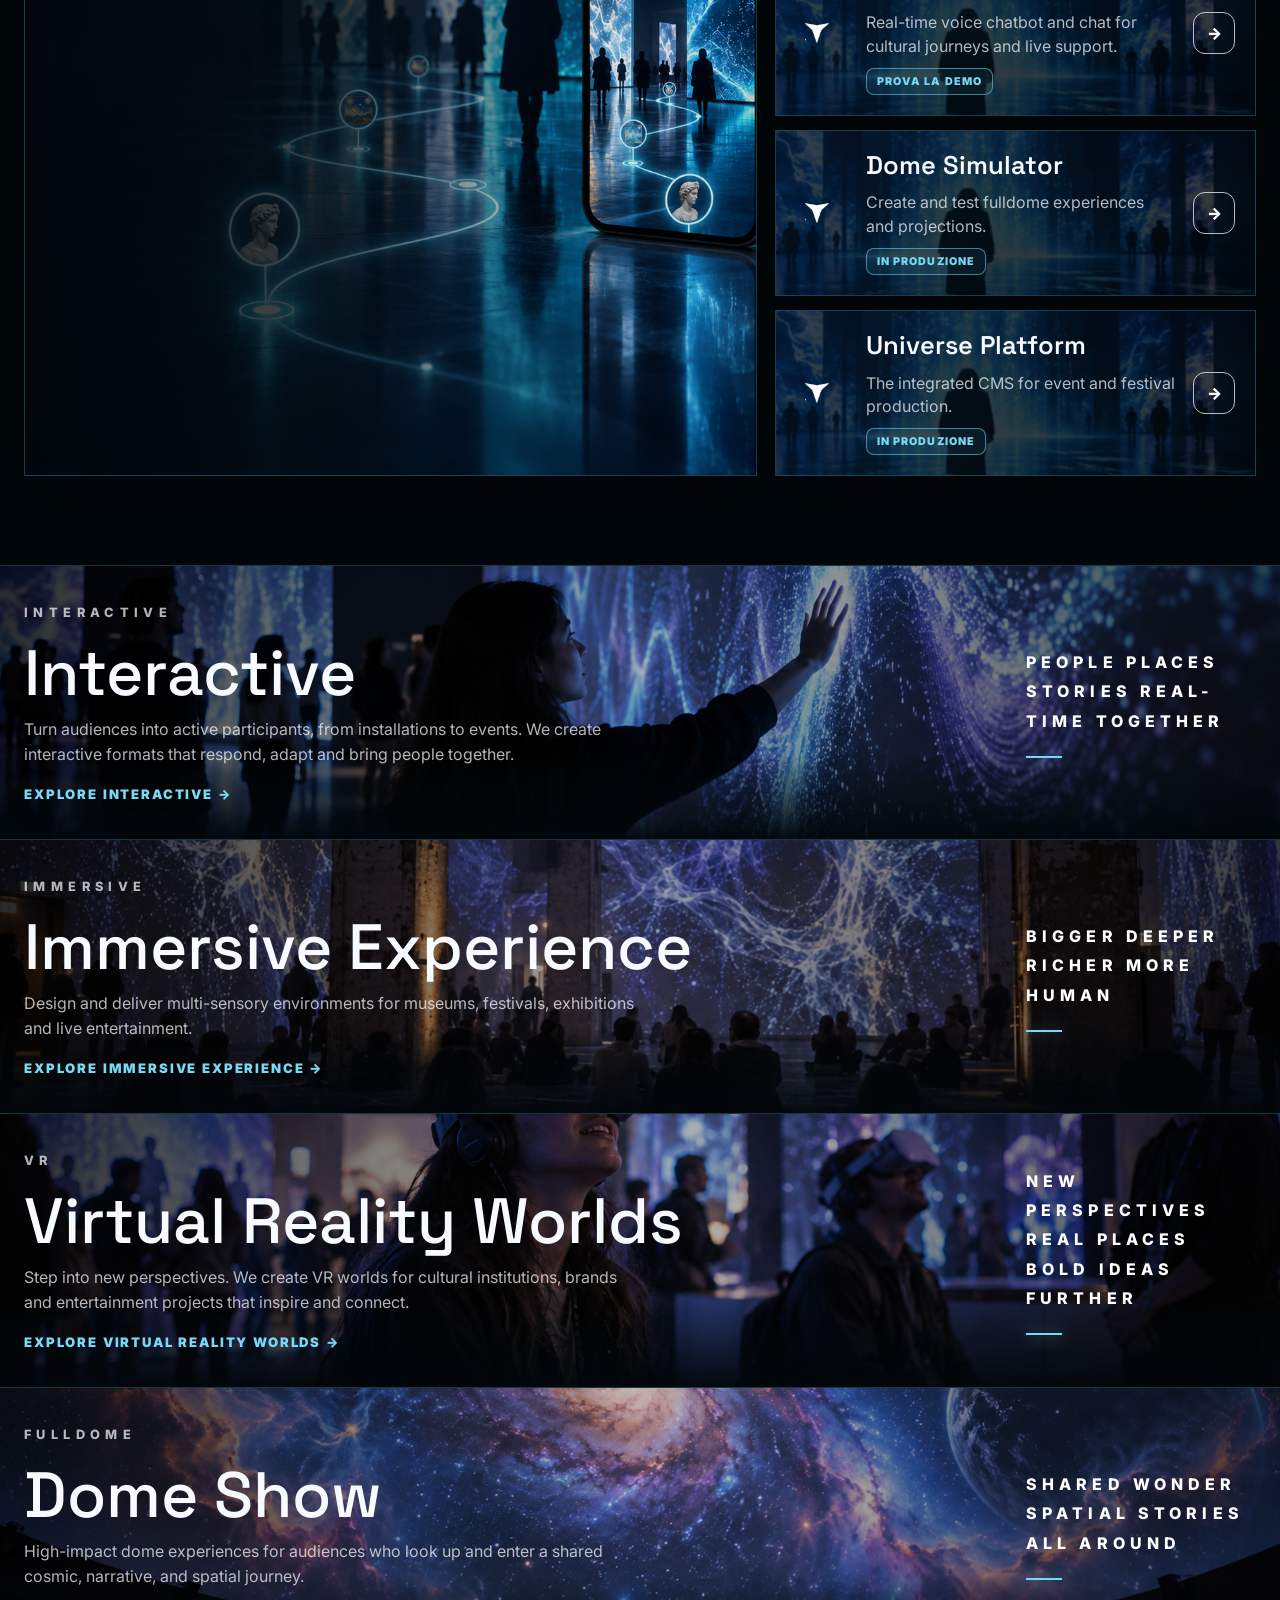
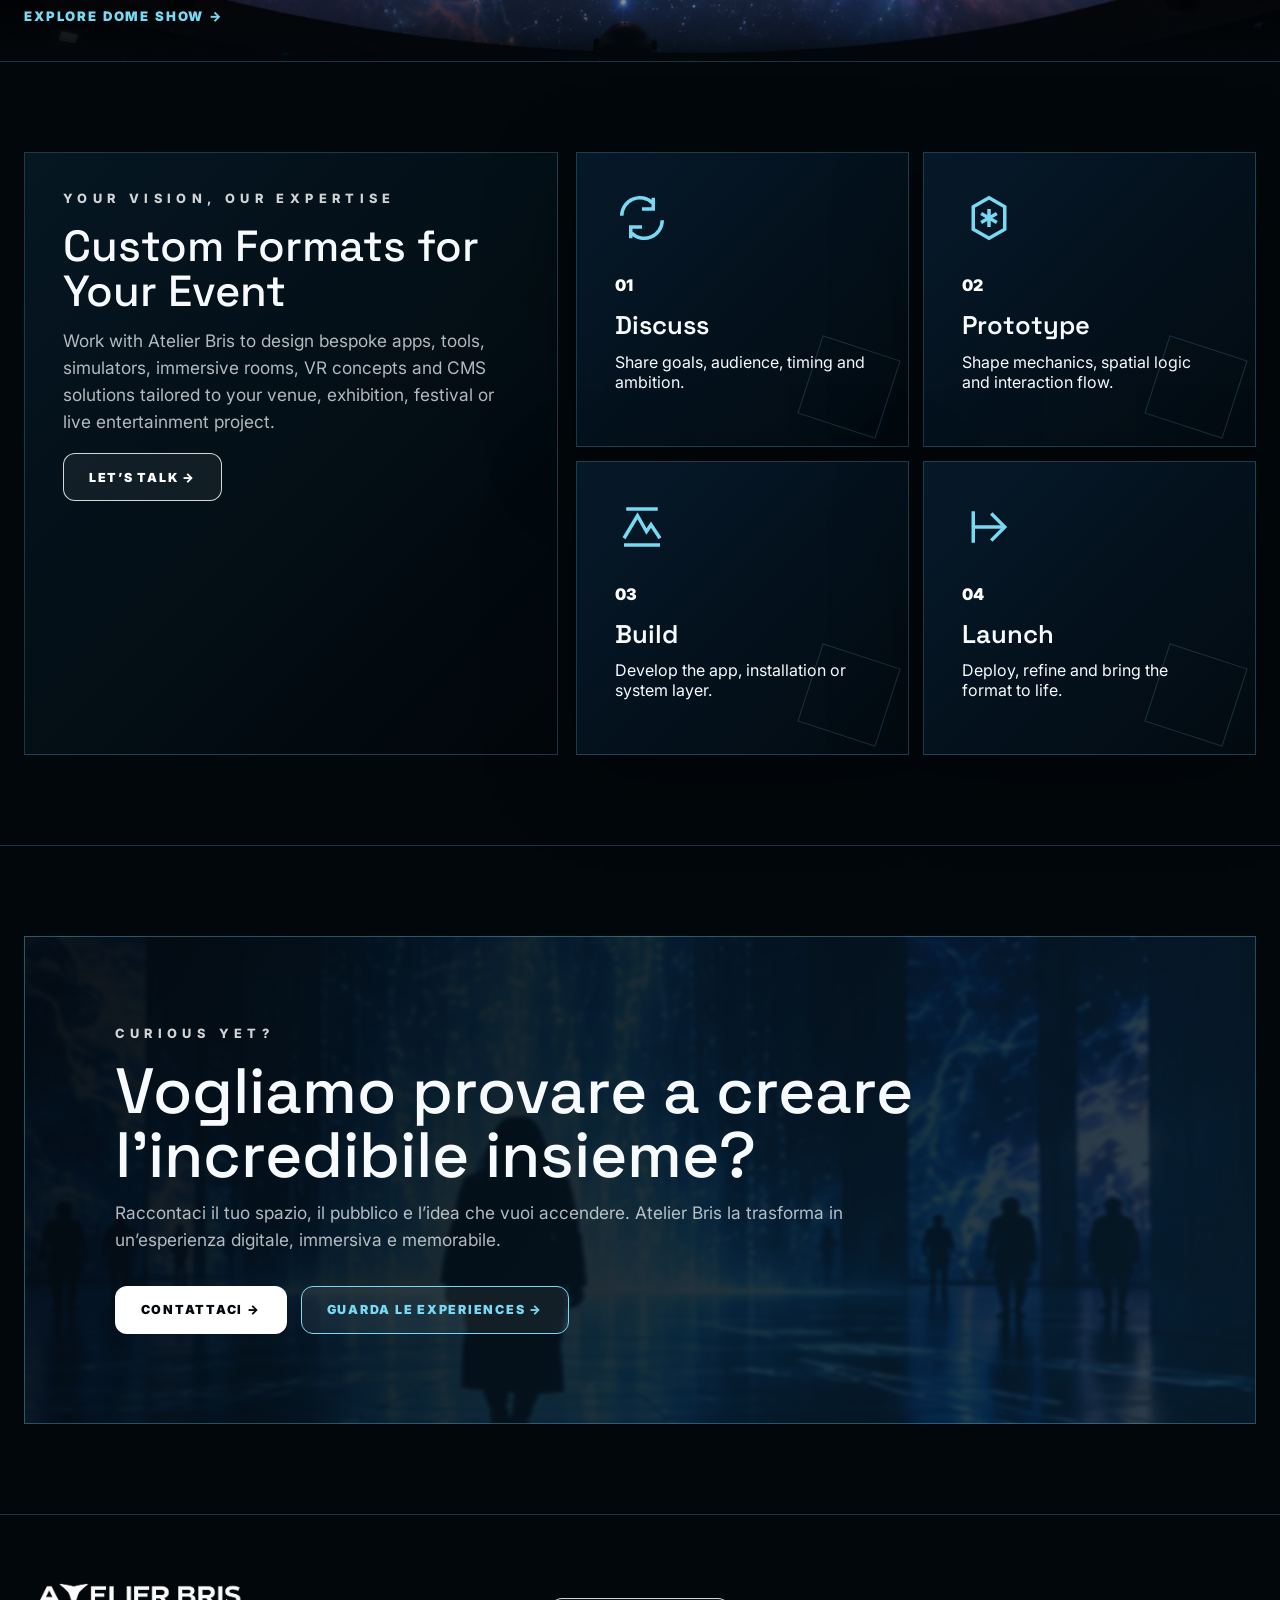
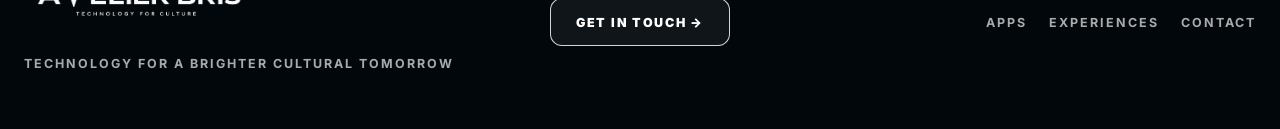
==== commit b8bc7104: "Update Tappe promotional visual" ====
--- a/index.html
+++ b/index.html
@@ -67,7 +67,6 @@
                   <p class="lead">Your personal guide to art, culture and live events. Explore, plan and experience more together.</p>
                   <div class="actions"><span class="btn light">Learn More →</span><span class="btn">Download</span></div>
                 </div>
-                <div class="phone"><div class="phone-title">Tappe</div><div class="phone-copy">Art lives beyond the walls.</div></div>
               </a>
               <div class="product-list">
                 <a class="product-card reveal" href="apps/index.html"><img class="product-symbol" src="assets/symbol-white.png" alt="" /><div class="product-copy"><h3>Inline</h3><p>Queue management for installations and live experiences.</p><span class="status-tag">In produzione</span></div><span class="arrow">→</span></a>
--- a/styles.css
+++ b/styles.css
@@ -383,8 +383,7 @@
 
 .featured-app {
   min-height: 380px;
-  display: grid;
-  grid-template-columns: 1fr 0.7fr;
+  display: block;
   gap: 24px;
   padding: clamp(24px, 4vw, 42px);
   position: relative;
@@ -418,6 +417,13 @@
   background: var(--abstract-image, var(--hero-image)) center / cover no-repeat;
   opacity: 0.28;
   z-index: 0;
+}
+
+.featured-app::before {
+  background:
+    linear-gradient(90deg, rgba(2, 7, 11, 0.94) 0%, rgba(2, 7, 11, 0.72) 43%, rgba(2, 7, 11, 0.12) 78%),
+    url("assets/tappe-promo.png") center / cover no-repeat;
+  opacity: 1;
 }
 
 .featured-app > *,
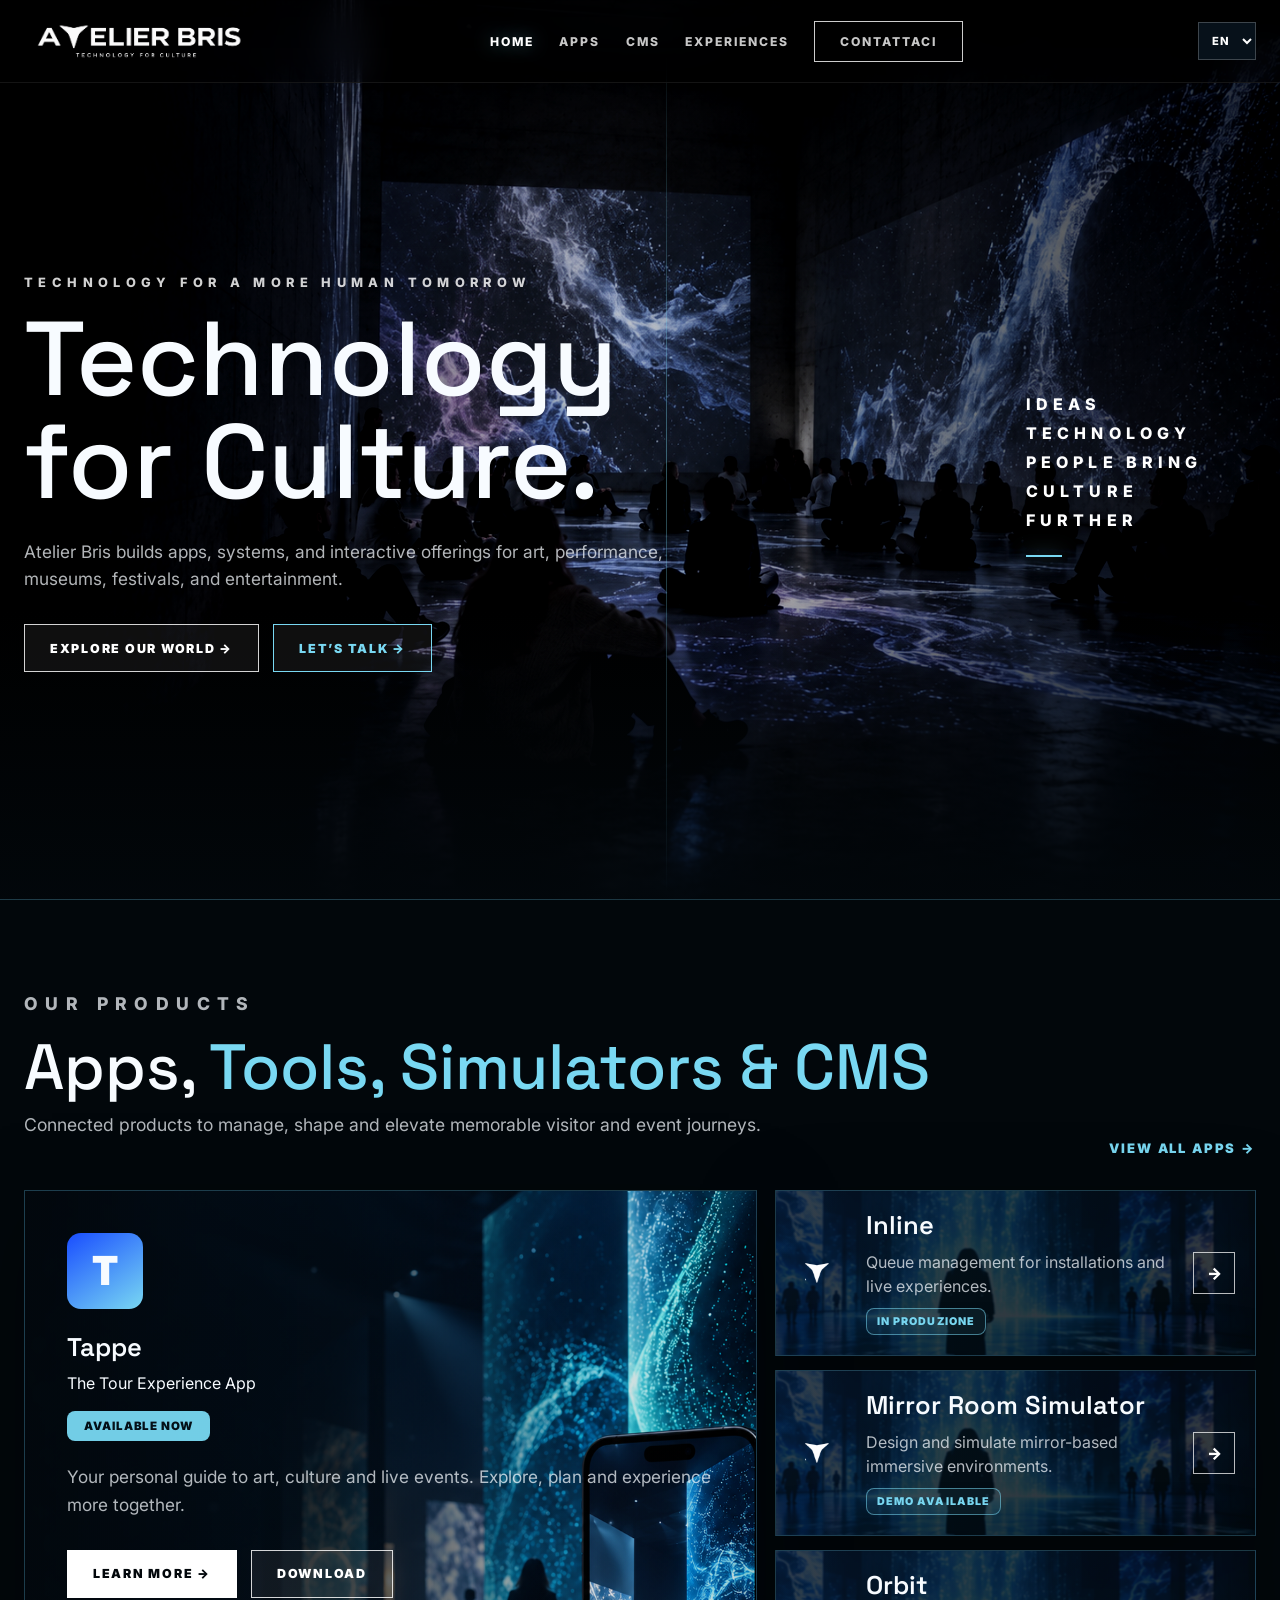
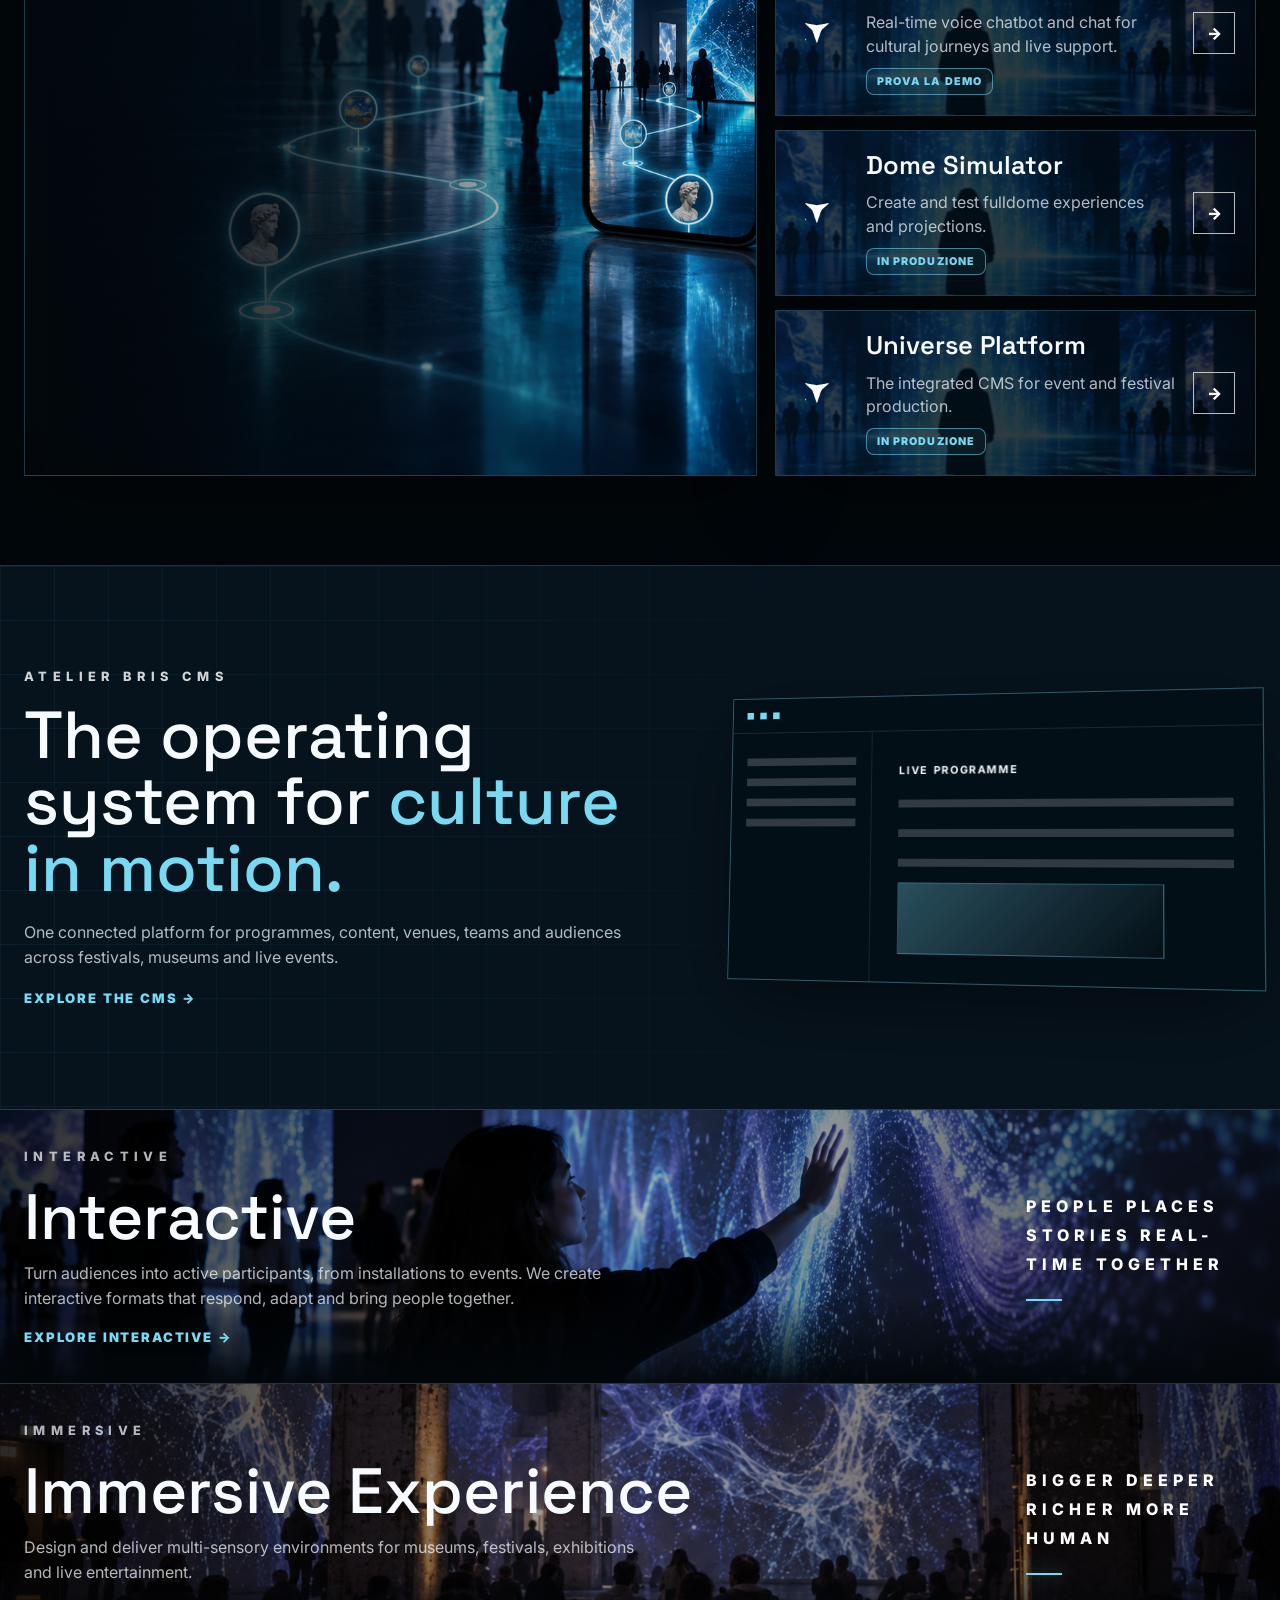
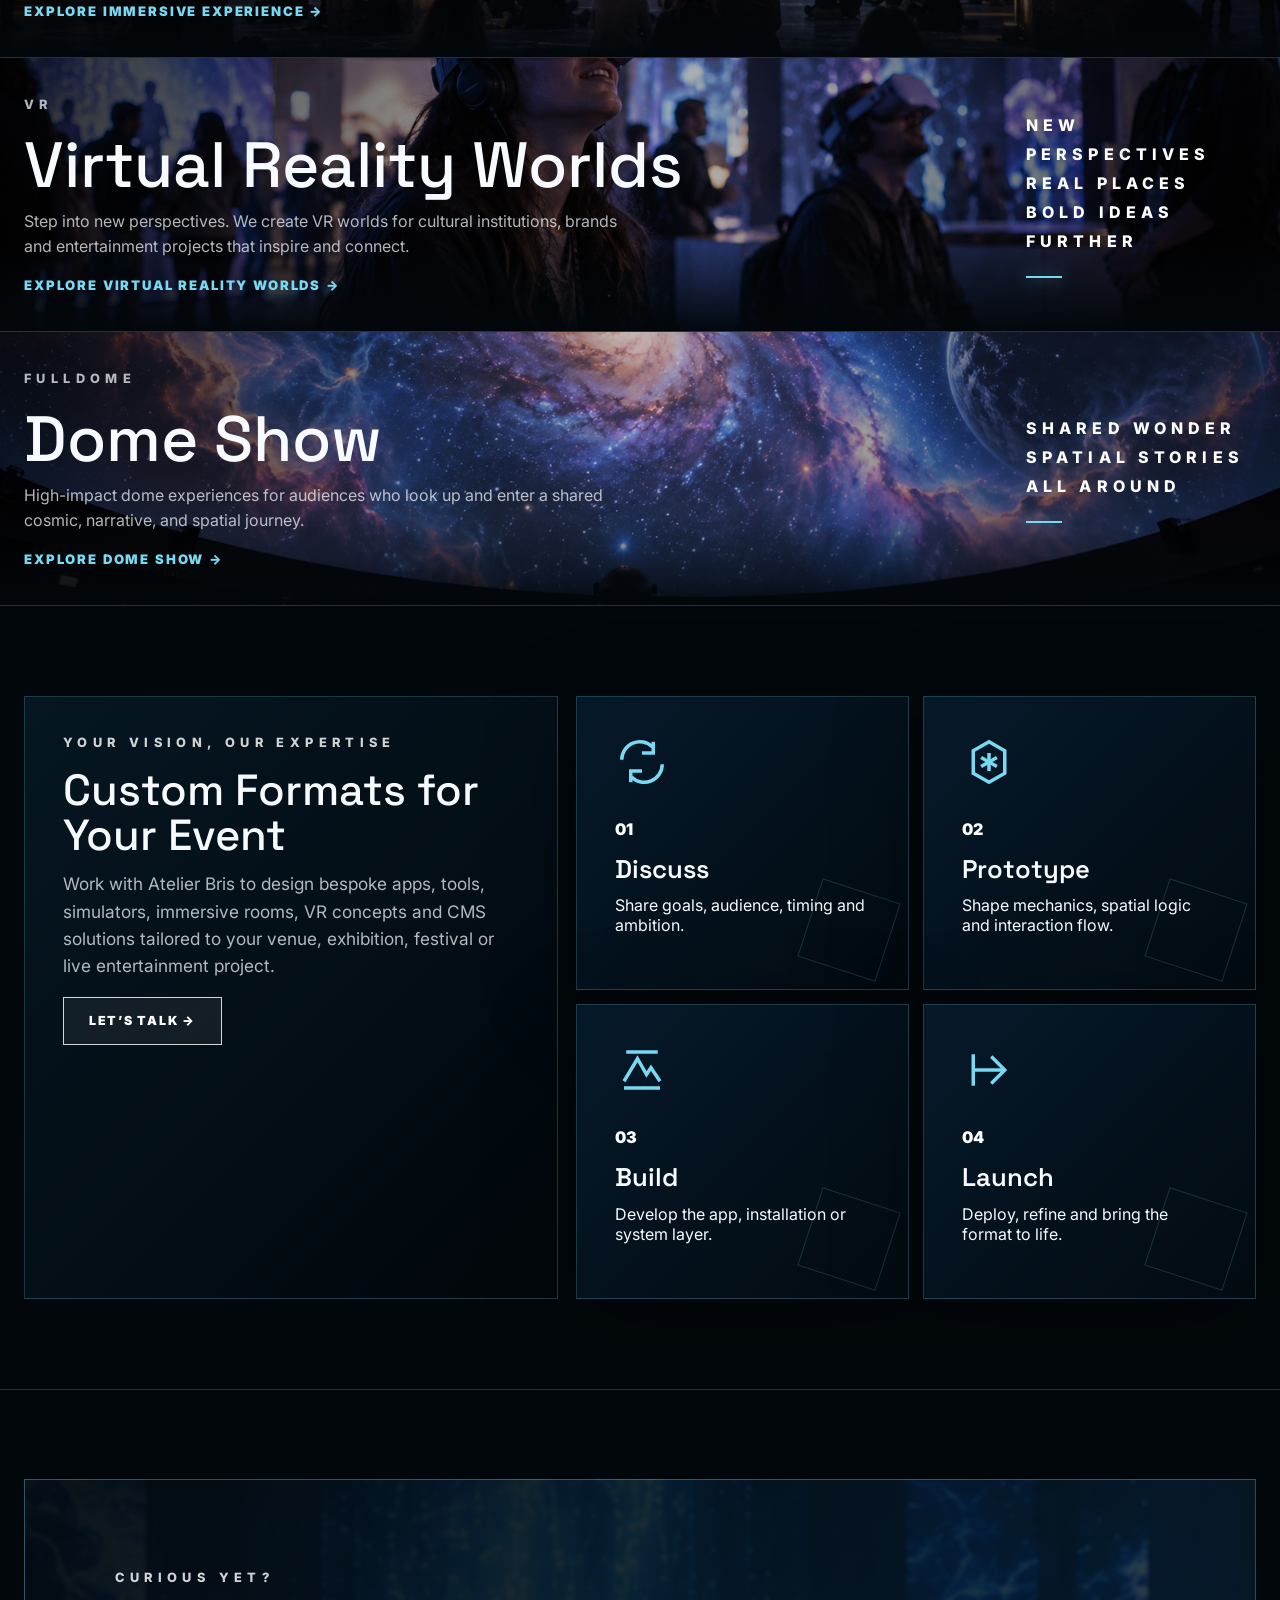
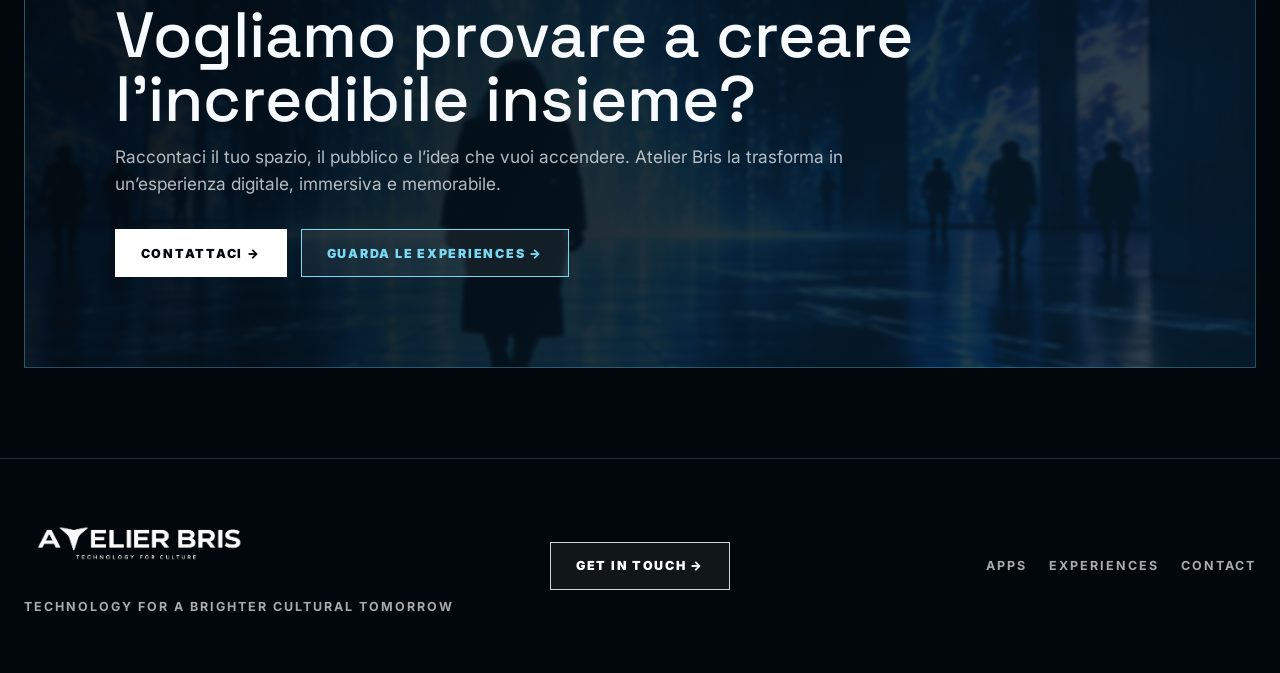
==== commit 4d47ac48: "Add Universe CMS platform pages" ====
--- a/index.html
+++ b/index.html
@@ -19,6 +19,7 @@
           <div class="nav-links" id="primary-menu" data-menu-panel>
             <a class="active" href="index.html">Home</a>
             <a href="apps/index.html">Apps</a>
+            <a href="cms/index.html">CMS</a>
             <a href="experiences/index.html">Experiences</a>
             <a class="pill" href="contact/index.html">Contattaci</a>
           </div>
@@ -58,7 +59,7 @@
               <a class="kicker-link" href="apps/index.html">View all apps →</a>
             </div>
             <div class="products-grid">
-              <a class="featured-app reveal" href="apps/index.html">
+              <a class="featured-app reveal" href="tappe/index.html">
                 <div>
                   <div class="app-icon">T</div>
                   <h3>Tappe</h3>
@@ -78,6 +79,21 @@
             </div>
           </div>
         </section>
+
+        <a class="cms-banner" href="cms/index.html">
+          <div class="container cms-banner-grid reveal">
+            <div>
+              <p class="eyebrow">Atelier Bris CMS</p>
+              <h2>The operating system for <span class="cyan-text">culture in motion.</span></h2>
+              <p>One connected platform for programmes, content, venues, teams and audiences across festivals, museums and live events.</p>
+              <span class="kicker-link">Explore the CMS →</span>
+            </div>
+            <div class="cms-ui-preview" aria-hidden="true">
+              <div class="cms-ui-top"><span></span><span></span><span></span></div>
+              <div class="cms-ui-layout"><aside><i></i><i></i><i></i><i></i></aside><div><b>LIVE PROGRAMME</b><em></em><em></em><em></em><strong></strong></div></div>
+            </div>
+          </div>
+        </a>
 
         <a class="visual-band visual-interactive" href="experiences/index.html">
           <div class="container band-content reveal">
--- a/styles.css
+++ b/styles.css
@@ -124,7 +124,7 @@
 .nav-links .pill {
   padding: 12px 25px;
   border: 1px solid rgba(255, 255, 255, 0.8);
-  border-radius: 12px;
+  border-radius: 0;
 }
 
 .language-switcher {
@@ -138,7 +138,7 @@
   height: 38px;
   padding: 0 9px;
   border: 1px solid rgba(255, 255, 255, 0.22);
-  border-radius: 9px;
+  border-radius: 0;
   background: #07111a;
   color: #fff;
   font: inherit;
@@ -165,7 +165,7 @@
   width: 46px;
   height: 46px;
   border: 1px solid rgba(255, 255, 255, 0.22);
-  border-radius: 12px;
+  border-radius: 0;
   background: rgba(255, 255, 255, 0.04);
   color: #fff;
   cursor: pointer;
@@ -316,7 +316,7 @@
   min-height: 48px;
   padding: 0 25px;
   border: 1px solid rgba(255, 255, 255, 0.82);
-  border-radius: 12px;
+  border-radius: 0;
   background: rgba(255, 255, 255, 0.06);
   color: #fff;
   font-size: 0.78rem;
@@ -541,7 +541,7 @@
   display: grid;
   place-items: center;
   border: 1px solid rgba(255, 255, 255, 0.72);
-  border-radius: 12px;
+  border-radius: 0;
   color: #fff;
   font-weight: 900;
 }
@@ -587,6 +587,253 @@
   transform: scale(1.08);
 }
 
+.cms-banner {
+  position: relative;
+  display: block;
+  overflow: hidden;
+  padding: clamp(60px, 8vw, 118px) 0;
+  border-bottom: 1px solid var(--line);
+  background: #06131d;
+}
+
+.cms-banner::before {
+  content: "";
+  position: absolute;
+  inset: 0;
+  opacity: 0.48;
+  background-image:
+    linear-gradient(rgba(121, 216, 242, 0.13) 1px, transparent 1px),
+    linear-gradient(90deg, rgba(121, 216, 242, 0.1) 1px, transparent 1px);
+  background-size: 54px 54px;
+  mask-image: linear-gradient(90deg, black, transparent 74%);
+}
+
+.cms-banner-grid,
+.cms-hero-grid {
+  display: grid;
+  grid-template-columns: minmax(0, 0.95fr) minmax(360px, 0.85fr);
+  gap: clamp(34px, 7vw, 118px);
+  align-items: center;
+  position: relative;
+}
+
+.cms-banner h2 {
+  max-width: 780px;
+  margin-bottom: 18px;
+  font-size: clamp(2.55rem, 5.2vw, 5.4rem);
+}
+
+.cms-banner p:not(.eyebrow),
+.cms-screen p:not(.eyebrow) {
+  max-width: 600px;
+  color: var(--muted);
+  line-height: 1.6;
+}
+
+.cms-ui-preview,
+.cms-hero-console {
+  overflow: hidden;
+  border: 1px solid rgba(121, 216, 242, 0.38);
+  background: rgba(3, 14, 22, 0.94);
+  box-shadow: 0 26px 80px rgba(0, 0, 0, 0.46);
+}
+
+.cms-ui-preview {
+  min-height: 290px;
+  transform: perspective(900px) rotateY(-8deg) rotateX(3deg);
+}
+
+.cms-ui-top {
+  height: 36px;
+  display: flex;
+  align-items: center;
+  gap: 7px;
+  padding: 0 15px;
+  border-bottom: 1px solid rgba(255, 255, 255, 0.1);
+}
+
+.cms-ui-top span {
+  width: 7px;
+  height: 7px;
+  background: var(--cyan);
+}
+
+.cms-ui-layout {
+  display: grid;
+  grid-template-columns: 28% 1fr;
+  min-height: 254px;
+}
+
+.cms-ui-layout aside {
+  display: grid;
+  align-content: start;
+  gap: 13px;
+  padding: 26px 16px;
+  border-right: 1px solid rgba(255, 255, 255, 0.09);
+}
+
+.cms-ui-layout aside i,
+.cms-ui-layout em {
+  display: block;
+  height: 8px;
+  background: rgba(255, 255, 255, 0.18);
+}
+
+.cms-ui-layout > div {
+  padding: 28px;
+}
+
+.cms-ui-layout b,
+.cms-console-list b {
+  font-size: 0.68rem;
+  letter-spacing: 0.15em;
+}
+
+.cms-ui-layout em {
+  margin-top: 22px;
+}
+
+.cms-ui-layout strong {
+  display: block;
+  width: 80%;
+  height: 72px;
+  margin-top: 16px;
+  border: 1px solid rgba(121, 216, 242, 0.3);
+  background: linear-gradient(135deg, rgba(121, 216, 242, 0.32), transparent);
+}
+
+.cms-hero {
+  min-height: min(840px, 96vh);
+  display: grid;
+  align-items: center;
+  padding: 140px 0 84px;
+  border-bottom: 1px solid var(--line);
+}
+
+.cms-hero-console {
+  min-height: 460px;
+  transform: perspective(1100px) rotateY(-7deg) rotateX(3deg);
+}
+
+.cms-console-nav {
+  display: flex;
+  gap: 18px;
+  align-items: center;
+  min-height: 54px;
+  padding: 0 20px;
+  border-bottom: 1px solid rgba(255, 255, 255, 0.1);
+  color: var(--muted);
+  font-size: 0.68rem;
+}
+
+.cms-console-nav b {
+  margin-right: auto;
+  color: #fff;
+  font-size: 0.62rem;
+  letter-spacing: 0.12em;
+}
+
+.cms-console-main {
+  display: grid;
+  grid-template-columns: 1fr 1.35fr;
+  gap: 16px;
+  padding: 24px;
+}
+
+.cms-console-main > div,
+.cms-console-list {
+  border: 1px solid rgba(255, 255, 255, 0.1);
+  background: rgba(255, 255, 255, 0.035);
+}
+
+.cms-console-main > div:first-child {
+  padding: 20px;
+}
+
+.cms-console-main p,
+.cms-console-main small {
+  color: var(--muted);
+  font-size: 0.7rem;
+}
+
+.cms-console-main h3 {
+  font-size: 1.3rem;
+}
+
+.cms-console-main strong {
+  display: block;
+  margin: 28px 0 4px;
+  color: var(--cyan);
+  font-family: var(--display);
+  font-size: 2.7rem;
+}
+
+.cms-chart {
+  display: flex;
+  align-items: end;
+  gap: 8px;
+  min-height: 186px;
+  padding: 20px;
+}
+
+.cms-chart i {
+  flex: 1;
+  background: linear-gradient(180deg, var(--cyan), rgba(121, 216, 242, 0.12));
+}
+
+.cms-chart i:nth-child(1) { height: 36%; }.cms-chart i:nth-child(2) { height: 55%; }.cms-chart i:nth-child(3) { height: 43%; }.cms-chart i:nth-child(4) { height: 78%; }.cms-chart i:nth-child(5) { height: 64%; }.cms-chart i:nth-child(6) { height: 92%; }
+
+.cms-console-list {
+  margin: 0 24px 24px;
+  padding: 18px 20px;
+}
+
+.cms-console-list p {
+  display: flex;
+  gap: 14px;
+  margin: 13px 0 0;
+  color: var(--muted);
+  font-size: 0.78rem;
+}
+
+.cms-console-list p span { color: var(--cyan); }
+.cms-console-list em { margin-left: auto; color: var(--cyan); font-style: normal; }
+
+.cms-intro { max-width: 850px; }
+
+.cms-screens { display: grid; gap: 18px; }
+
+.cms-screen {
+  display: grid;
+  grid-template-columns: minmax(0, 0.8fr) minmax(360px, 1.2fr);
+  gap: 42px;
+  align-items: center;
+  padding: clamp(28px, 5vw, 70px);
+  border: 1px solid var(--line);
+  background: rgba(3, 14, 22, 0.72);
+}
+
+.cms-screen-content { grid-template-columns: minmax(360px, 1.2fr) minmax(0, 0.8fr); }
+.cms-screen-content > div:first-child { grid-column: 2; }
+.cms-screen-content .mockup-placeholder { grid-column: 1; grid-row: 1; }
+
+.mockup-placeholder {
+  min-height: 300px;
+  display: grid;
+  place-items: center;
+  border: 1px dashed rgba(121, 216, 242, 0.52);
+  color: var(--cyan);
+  background:
+    linear-gradient(rgba(121, 216, 242, 0.1) 1px, transparent 1px),
+    linear-gradient(90deg, rgba(121, 216, 242, 0.08) 1px, transparent 1px),
+    rgba(2, 7, 11, 0.76);
+  background-size: 34px 34px;
+  font-size: 0.72rem;
+  font-weight: 800;
+  letter-spacing: 0.13em;
+  text-transform: uppercase;
+}
+
 .band-content {
   display: grid;
   grid-template-columns: 1fr 260px;
@@ -747,6 +994,79 @@
 .content-card .kicker-link {
   display: inline-flex;
   margin-top: 4px;
+}
+
+.content-card-tappe {
+  background:
+    linear-gradient(180deg, rgba(2, 7, 11, 0.5), rgba(2, 7, 11, 0.94)),
+    url("assets/tappe-promo.png") center / cover no-repeat;
+}
+
+.tappe-hero {
+  position: relative;
+  min-height: min(880px, 100vh);
+  display: grid;
+  align-items: center;
+  padding: 144px 0 88px;
+  isolation: isolate;
+  overflow: hidden;
+}
+
+.tappe-hero::before {
+  content: "";
+  position: absolute;
+  inset: 0;
+  z-index: -2;
+  background:
+    linear-gradient(90deg, rgba(2, 7, 11, 0.96) 0%, rgba(2, 7, 11, 0.75) 39%, rgba(2, 7, 11, 0.08) 75%),
+    url("assets/tappe-promo.png") center / cover no-repeat;
+}
+
+.tappe-hero::after {
+  content: "";
+  position: absolute;
+  inset: auto 0 0;
+  height: 28%;
+  z-index: -1;
+  background: linear-gradient(0deg, var(--bg), transparent);
+}
+
+.tappe-grid {
+  display: grid;
+  grid-template-columns: minmax(0, 640px) 1fr;
+}
+
+.tappe-copy h1 {
+  margin: 16px 0 0;
+}
+
+.tappe-mark {
+  width: 72px;
+  height: 72px;
+  display: grid;
+  place-items: center;
+  border-radius: 16px;
+  background: linear-gradient(145deg, #2857ff, #79d8f2);
+  color: #fff;
+  font-size: 2.45rem;
+  font-weight: 900;
+}
+
+.tappe-subtitle {
+  margin: 8px 0 26px;
+  font-family: var(--display);
+  font-size: clamp(1.35rem, 2.2vw, 2rem);
+  font-weight: 600;
+}
+
+.tappe-intro {
+  max-width: 850px;
+}
+
+.tappe-features {
+  display: grid;
+  grid-template-columns: repeat(3, 1fr);
+  gap: 18px;
 }
 
 .contact-grid {
@@ -953,12 +1273,14 @@
     color: #fff;
     border: 1px solid rgba(255, 255, 255, 0.11);
     background: rgba(255, 255, 255, 0.07);
-    border-radius: 12px;
+    border-radius: 0;
   }
 
   .hero-grid,
   .products-grid,
   .band-content,
+  .cms-banner-grid,
+  .cms-hero-grid,
   .contact-grid,
   .footer-grid,
   .process {
@@ -971,6 +1293,26 @@
 
   .featured-app,
   .cards-grid {
+    grid-template-columns: 1fr;
+  }
+
+  .cms-ui-preview,
+  .cms-hero-console {
+    transform: none;
+  }
+
+  .cms-screen,
+  .cms-screen-content {
+    grid-template-columns: 1fr;
+  }
+
+  .cms-screen-content > div:first-child,
+  .cms-screen-content .mockup-placeholder {
+    grid-column: auto;
+    grid-row: auto;
+  }
+
+  .tappe-features {
     grid-template-columns: 1fr;
   }
 
@@ -1021,6 +1363,41 @@
     padding-top: 112px;
   }
 
+  .cms-hero {
+    min-height: auto;
+    padding: 116px 0 56px;
+  }
+
+  .cms-console-nav {
+    gap: 9px;
+    padding: 0 12px;
+    font-size: 0.58rem;
+  }
+
+  .cms-console-nav span:nth-of-type(2),
+  .cms-console-nav span:nth-of-type(3) {
+    display: none;
+  }
+
+  .cms-console-main {
+    grid-template-columns: 1fr;
+  }
+
+  .cms-screen {
+    padding: 26px 20px;
+  }
+
+  .tappe-hero {
+    min-height: 760px;
+    padding-top: 118px;
+  }
+
+  .tappe-hero::before {
+    background:
+      linear-gradient(180deg, rgba(2, 7, 11, 0.7) 0%, rgba(2, 7, 11, 0.92) 66%, var(--bg) 100%),
+      url("assets/tappe-promo.png") 63% center / cover no-repeat;
+  }
+
   h1 {
     font-size: clamp(2.86rem, 14vw, 4.35rem);
     line-height: 1.02;
@@ -1109,6 +1486,128 @@
   100% {
     transform: translateX(120%);
   }
+}
+
+/* Universe CMS uses a denser, operational interface language. */
+.universe-page { --universe: #46bfff; background: #020a13; }
+.universe-page .site-shell::before { background: linear-gradient(180deg, #010911, #041422 54%, #02070b); }
+.universe-primary { border-color: #ffe000; background: #ffe000; color: #03070a; }
+.universe-hero { position: relative; min-height: 720px; display: grid; align-items: center; padding: 136px 0 72px; overflow: hidden; border-bottom: 1px solid var(--line); }
+.universe-hero::before { content: ""; position: absolute; inset: 0; opacity: .85; background: linear-gradient(90deg, #020913 0%, rgba(2,9,19,.86) 40%, rgba(2,9,19,.22) 100%), radial-gradient(circle at 70% 42%, rgba(45,158,255,.26), transparent 21rem); }
+.universe-hero-grid { position: relative; display: grid; grid-template-columns: minmax(0,.95fr) minmax(420px,1.05fr); gap: 52px; align-items: center; }
+.universe-hero h1 { max-width: 730px; font-size: clamp(3.5rem,7vw,7.4rem); line-height: .94; }
+.universe-hero h1 span { color: var(--universe); }
+.universe-console { min-height: 410px; border: 1px solid rgba(70,191,255,.34); background: rgba(2,12,22,.9); box-shadow: 0 28px 90px rgba(0,0,0,.55); transform: perspective(1000px) rotateY(-5deg); }
+.universe-console-nav { display: flex; align-items: center; gap: 15px; min-height: 48px; padding: 0 18px; border-bottom: 1px solid rgba(255,255,255,.1); color: var(--muted); font-size: .66rem; }
+.universe-console-nav b { margin-right: auto; color: #fff; letter-spacing: .14em; font-size: .62rem; }
+.universe-dashboard { display: grid; grid-template-columns: 48px 1fr; min-height: 362px; }
+.universe-sidebar { display: grid; align-content: start; gap: 18px; padding: 20px 14px; border-right: 1px solid rgba(255,255,255,.1); }
+.universe-sidebar i { width: 16px; height: 16px; border: 1px solid rgba(255,255,255,.54); }
+.universe-dashboard-main { padding: 18px; }
+.universe-kpis { display: grid; grid-template-columns: repeat(3,1fr); gap: 10px; }
+.universe-kpis > div, .universe-event-list, .universe-line-chart { border: 1px solid rgba(255,255,255,.1); background: rgba(255,255,255,.035); }
+.universe-kpis > div { padding: 12px; }
+.universe-kpis small { display: block; color: var(--muted); font-size: .58rem; }
+.universe-kpis strong { display: block; margin-top: 10px; color: #fff; font-family: var(--display); font-size: 1.35rem; }
+.universe-dashboard-grid { display: grid; grid-template-columns: 1.1fr .9fr; gap: 10px; margin-top: 10px; }
+.universe-event-list { padding: 14px; color: var(--muted); font-size: .66rem; }
+.universe-event-list b { color: #fff; }
+.universe-event-list p { display: flex; align-items: center; gap: 8px; margin: 13px 0 0; }
+.universe-event-list i { width: 9px; height: 9px; background: var(--universe); }
+.universe-event-list em { margin-left: auto; color: var(--universe); font-style: normal; }
+.universe-line-chart { display: flex; align-items: end; gap: 5px; min-height: 160px; padding: 13px; }
+.universe-line-chart i { flex: 1; background: linear-gradient(180deg, var(--universe), rgba(70,191,255,.12)); }
+.universe-line-chart i:nth-child(1){height:28%}.universe-line-chart i:nth-child(2){height:42%}.universe-line-chart i:nth-child(3){height:37%}.universe-line-chart i:nth-child(4){height:62%}.universe-line-chart i:nth-child(5){height:51%}.universe-line-chart i:nth-child(6){height:73%}.universe-line-chart i:nth-child(7){height:90%}
+.universe-trust { padding: 28px 0; border-bottom: 1px solid var(--line); }
+.universe-trust .eyebrow { margin-bottom: 18px; font-size: .58rem; }
+.universe-trust > .container > div { display: grid; grid-template-columns: repeat(5,1fr); border-top: 1px solid rgba(255,255,255,.09); }
+.universe-trust span { padding: 16px; border-right: 1px solid rgba(255,255,255,.09); color: rgba(255,255,255,.5); font-size: .7rem; font-weight: 800; letter-spacing: .12em; text-align: center; text-transform: uppercase; }
+.universe-section-heading { max-width: 870px; margin-bottom: 42px; }
+.universe-section-heading p:not(.eyebrow) { max-width: 680px; color: var(--muted); line-height: 1.6; }
+.universe-map { display: grid; grid-template-columns: 1fr 1fr 1.22fr 1fr 1fr; gap: 16px; align-items: center; position: relative; min-height: 280px; padding: 28px 0 70px; background-image: linear-gradient(rgba(70,191,255,.1) 1px, transparent 1px), linear-gradient(90deg, rgba(70,191,255,.1) 1px, transparent 1px); background-size: 46px 46px; }
+.universe-module { display: flex; flex-direction: column; align-items: center; justify-content: center; gap: 5px; min-height: 66px; border: 1px solid rgba(70,191,255,.56); background: rgba(3,17,30,.82); color: var(--text); font-size: .72rem; font-weight: 800; letter-spacing: .08em; text-align: center; text-transform: uppercase; transition: transform .28s ease, border-color .28s ease, background .28s ease, box-shadow .28s ease; }
+.universe-module span { color: var(--universe); font-size: .52rem; letter-spacing: .12em; }
+.universe-module:hover { border-color: var(--universe); background: rgba(7,43,71,.9); box-shadow: 0 0 22px rgba(70,191,255,.2); transform: translateY(-3px); }
+.universe-core { display: grid; place-items: center; width: 150px; height: 150px; justify-self: center; border: 1px solid var(--universe); background: rgba(15,80,143,.25); box-shadow: 0 0 38px rgba(70,191,255,.35); clip-path: polygon(25% 0,75% 0,100% 25%,100% 75%,75% 100%,25% 100%,0 75%,0 25%); font-family: var(--display); font-size: 1rem; font-weight: 700; letter-spacing: .14em; text-transform: uppercase; }
+.universe-site-manager { position: absolute; bottom: 0; left: 50%; width: 290px; transform: translateX(-50%); }
+.universe-event-crew { position: absolute; top: 0; left: 0; width: calc((100% - 64px) / 5); }
+.universe-capability-grid { display: grid; grid-template-columns: repeat(3,1fr); gap: 10px; }
+.universe-capability-grid article { min-height: 156px; padding: 22px; border: 1px solid rgba(70,191,255,.28); background: rgba(2,12,22,.52); }
+.universe-capability-grid b { color: var(--universe); font-size: .65rem; letter-spacing: .14em; }
+.universe-capability-grid h3 { margin: 18px 0 8px; font-size: 1.2rem; }
+.universe-capability-grid p { margin: 0; color: var(--muted); font-size: .86rem; line-height: 1.5; }
+.universe-metrics { border-top: 1px solid var(--line); border-bottom: 1px solid var(--line); }
+.universe-metrics .container { display: grid; grid-template-columns: repeat(4,1fr); }
+.universe-metrics .container > div { padding: 34px 28px; border-right: 1px solid var(--line); text-align: center; }
+.universe-metrics strong { display: block; color: #fff; font-family: var(--display); font-size: clamp(2rem,4vw,3.5rem); letter-spacing: .08em; }
+.universe-metrics span { display: block; margin-top: 9px; color: var(--muted); font-size: .67rem; letter-spacing: .1em; text-transform: uppercase; }
+.universe-product-specs { border-top: 1px solid var(--line); background: linear-gradient(180deg, rgba(2,15,28,.55), rgba(0,8,16,.92)); }
+.universe-spec-heading { display: flex; align-items: end; justify-content: space-between; gap: 32px; }
+.universe-spec-heading .btn { flex: 0 0 auto; margin-bottom: 3px; }
+.universe-spec-grid { display: grid; grid-template-columns: repeat(2, minmax(0, 1fr)); gap: 14px; margin-top: 42px; }
+.universe-spec-card { min-height: 275px; padding: 30px; border: 1px solid rgba(70,191,255,.25); background: rgba(3,17,30,.55); transition: transform .3s ease, border-color .3s ease, background .3s ease; }
+.universe-spec-card:hover { border-color: rgba(70,191,255,.72); background: rgba(5,29,49,.7); transform: translateY(-4px); }
+.universe-spec-card h3 { margin: 13px 0; font-family: var(--display); font-size: clamp(1.35rem, 2.5vw, 2rem); letter-spacing: 0; }
+.universe-spec-card > p:not(.eyebrow) { color: var(--muted); line-height: 1.58; }
+.universe-spec-card ul { display: grid; gap: 8px; margin: 21px 0; padding: 0; list-style: none; color: #b9c8d7; font-size: .83rem; }
+.universe-spec-card li::before { content: "\\2192"; margin-right: 9px; color: var(--universe); }
+.universe-spec-card a { color: var(--universe); font-size: .78rem; font-weight: 800; letter-spacing: .08em; text-transform: uppercase; }
+.universe-screen-grid { display: grid; grid-template-columns: repeat(2,1fr); gap: 18px; }
+.universe-screen { overflow: hidden; border: 1px solid var(--line); background: rgba(3,14,22,.72); }
+.universe-screen > div:first-child { padding: 28px; }
+.universe-screen h3 { font-size: 1.5rem; }
+.universe-screen p:not(.eyebrow) { color: var(--muted); line-height: 1.55; }
+.universe-screen .mockup-placeholder { min-height: 260px; border-width: 1px 0 0; }
+.universe-detail-hero { min-height: 430px; padding: 154px 0 76px; border-bottom: 1px solid rgba(70,191,255,.23); background: radial-gradient(circle at 78% 30%, rgba(22,108,187,.23), transparent 29%), linear-gradient(105deg, rgba(0,8,16,.96) 0%, rgba(1,11,22,.88) 57%, rgba(5,34,61,.72) 100%); }
+.universe-detail-hero h1 { max-width: 890px; margin: 14px 0 20px; font-family: var(--display); font-size: clamp(2.7rem, 6.2vw, 5.7rem); font-weight: 500; letter-spacing: .08em; line-height: 1.06; text-transform: uppercase; }
+.universe-detail-hero h1 span { color: var(--universe); }
+.universe-detail-hero .lead { max-width: 690px; }
+.universe-detail-map { padding-top: 34px; padding-bottom: 34px; }
+.universe-web-apps { border-top: 1px solid var(--line); }
+.universe-app-list { display: grid; gap: 10px; }
+.universe-app-list a { display: grid; grid-template-columns: 54px minmax(0, 1fr) auto; gap: 24px; align-items: center; min-height: 112px; padding: 22px 28px; border: 1px solid rgba(70,191,255,.28); background: rgba(2,12,22,.52); color: var(--text); transition: transform .3s ease, border-color .3s ease, background .3s ease; }
+.universe-app-list a:hover { border-color: rgba(70,191,255,.76); background: rgba(5,29,49,.7); transform: translateX(5px); }
+.universe-app-list strong { color: var(--universe); font-family: var(--display); font-size: 1.2rem; letter-spacing: .1em; }
+.universe-app-list h3 { margin: 0 0 5px; font-family: var(--display); font-size: 1.2rem; letter-spacing: .05em; text-transform: uppercase; }
+.universe-app-list p { margin: 0; color: var(--muted); font-size: .9rem; }
+.universe-app-list > a > span { color: var(--universe); font-size: .7rem; font-weight: 800; letter-spacing: .1em; text-transform: uppercase; }
+.universe-principles { border-top: 1px solid var(--line); border-bottom: 1px solid var(--line); }
+.universe-principles .container { display: grid; grid-template-columns: repeat(5, 1fr); }
+.universe-principles article { min-height: 160px; padding: 28px 22px; border-right: 1px solid var(--line); }
+.universe-principles article:last-child { border-right: 0; }
+.universe-principles b { color: var(--universe); font-family: var(--display); font-size: 1.2rem; letter-spacing: .1em; }
+.universe-principles h3 { margin: 15px 0 8px; font-size: .9rem; }
+.universe-principles p { margin: 0; color: var(--muted); font-size: .78rem; line-height: 1.45; }
+
+@media (max-width: 1100px) {
+  .universe-hero-grid { grid-template-columns: 1fr; }
+  .universe-console { max-width: 720px; width: 100%; justify-self: center; transform: none; }
+  .universe-map { grid-template-columns: repeat(2,1fr); padding-bottom: 86px; }
+  .universe-core { grid-column: span 2; grid-row: 1; }
+  .universe-event-crew { position: static; width: auto; grid-column: span 2; }
+  .universe-principles .container { grid-template-columns: repeat(3, 1fr); }
+}
+
+@media (max-width: 620px) {
+  .universe-hero { min-height: auto; padding: 112px 0 50px; }
+  .universe-hero h1 { font-size: clamp(3.05rem,14vw,4.6rem); }
+  .universe-console-nav span { display: none; }
+  .universe-dashboard { grid-template-columns: 1fr; }
+  .universe-sidebar { display: none; }
+  .universe-dashboard-grid, .universe-kpis { grid-template-columns: 1fr; }
+  .universe-trust > .container > div, .universe-capability-grid, .universe-metrics .container, .universe-screen-grid { grid-template-columns: 1fr; }
+  .universe-trust span, .universe-metrics .container > div { border-right: 0; border-bottom: 1px solid var(--line); }
+  .universe-map { grid-template-columns: 1fr; }
+  .universe-core { grid-column: 1; }
+  .universe-event-crew { grid-column: 1; }
+  .universe-spec-heading { align-items: start; flex-direction: column; }
+  .universe-spec-grid { grid-template-columns: 1fr; }
+  .universe-detail-hero { min-height: 0; padding: 118px 0 58px; }
+  .universe-detail-hero h1 { font-size: clamp(2.45rem, 12vw, 4.2rem); }
+  .universe-app-list a { grid-template-columns: 42px 1fr; gap: 15px; }
+  .universe-app-list > a > span { grid-column: 2; }
+  .universe-principles .container { grid-template-columns: 1fr; }
+  .universe-principles article { min-height: auto; border-right: 0; border-bottom: 1px solid var(--line); }
 }
 
 @keyframes signalSweep {
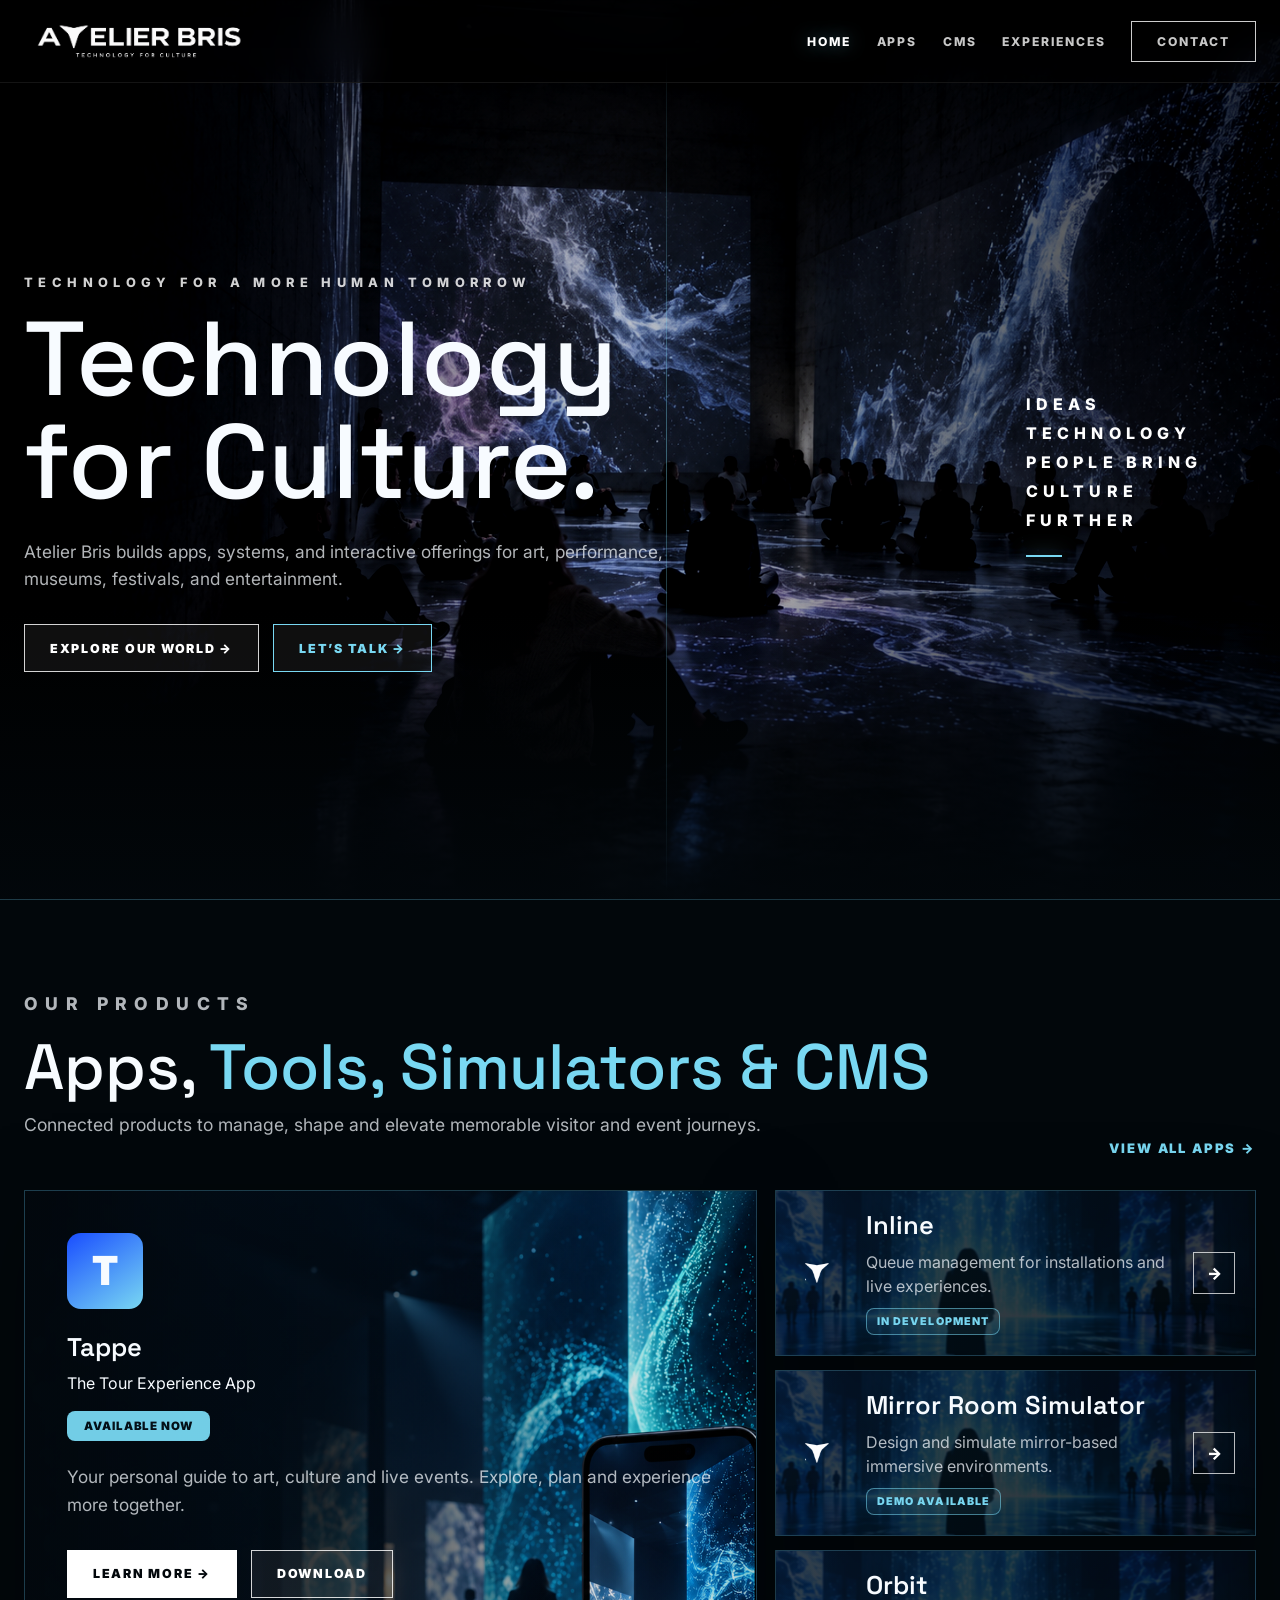
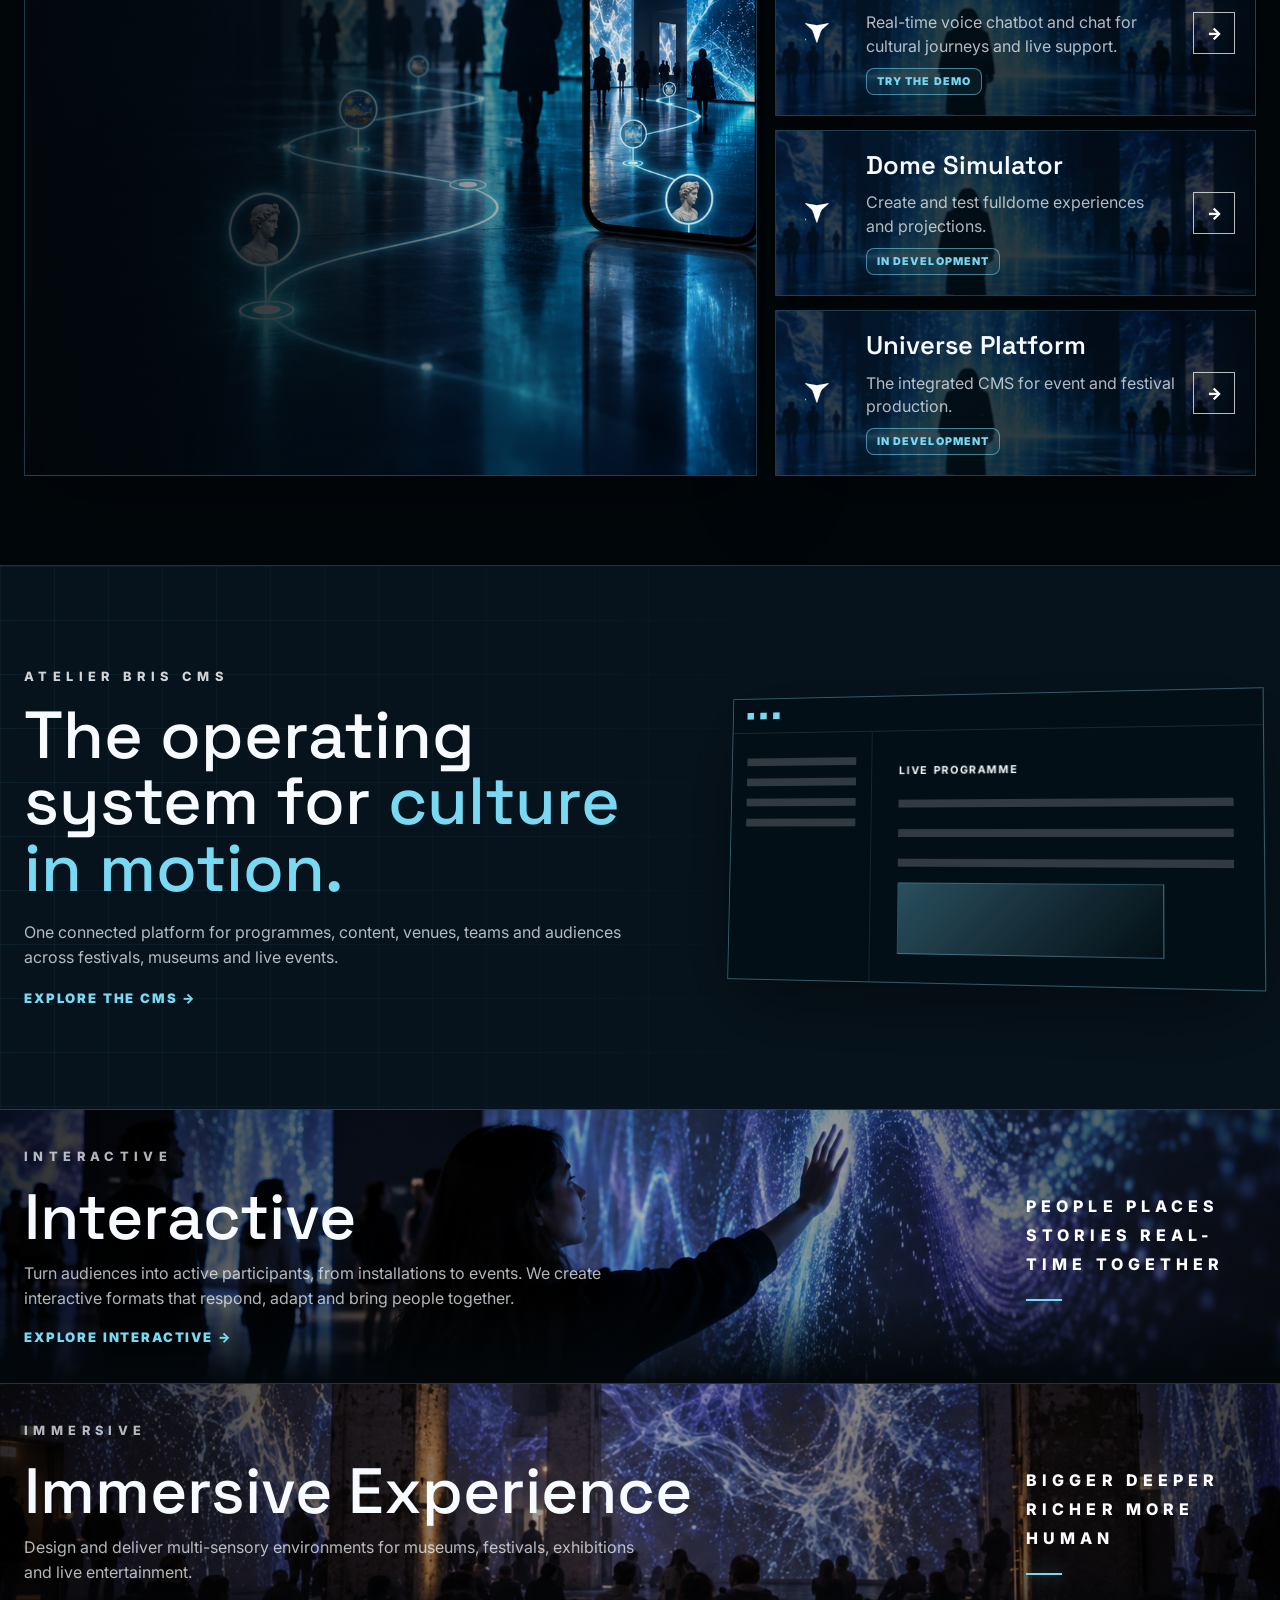
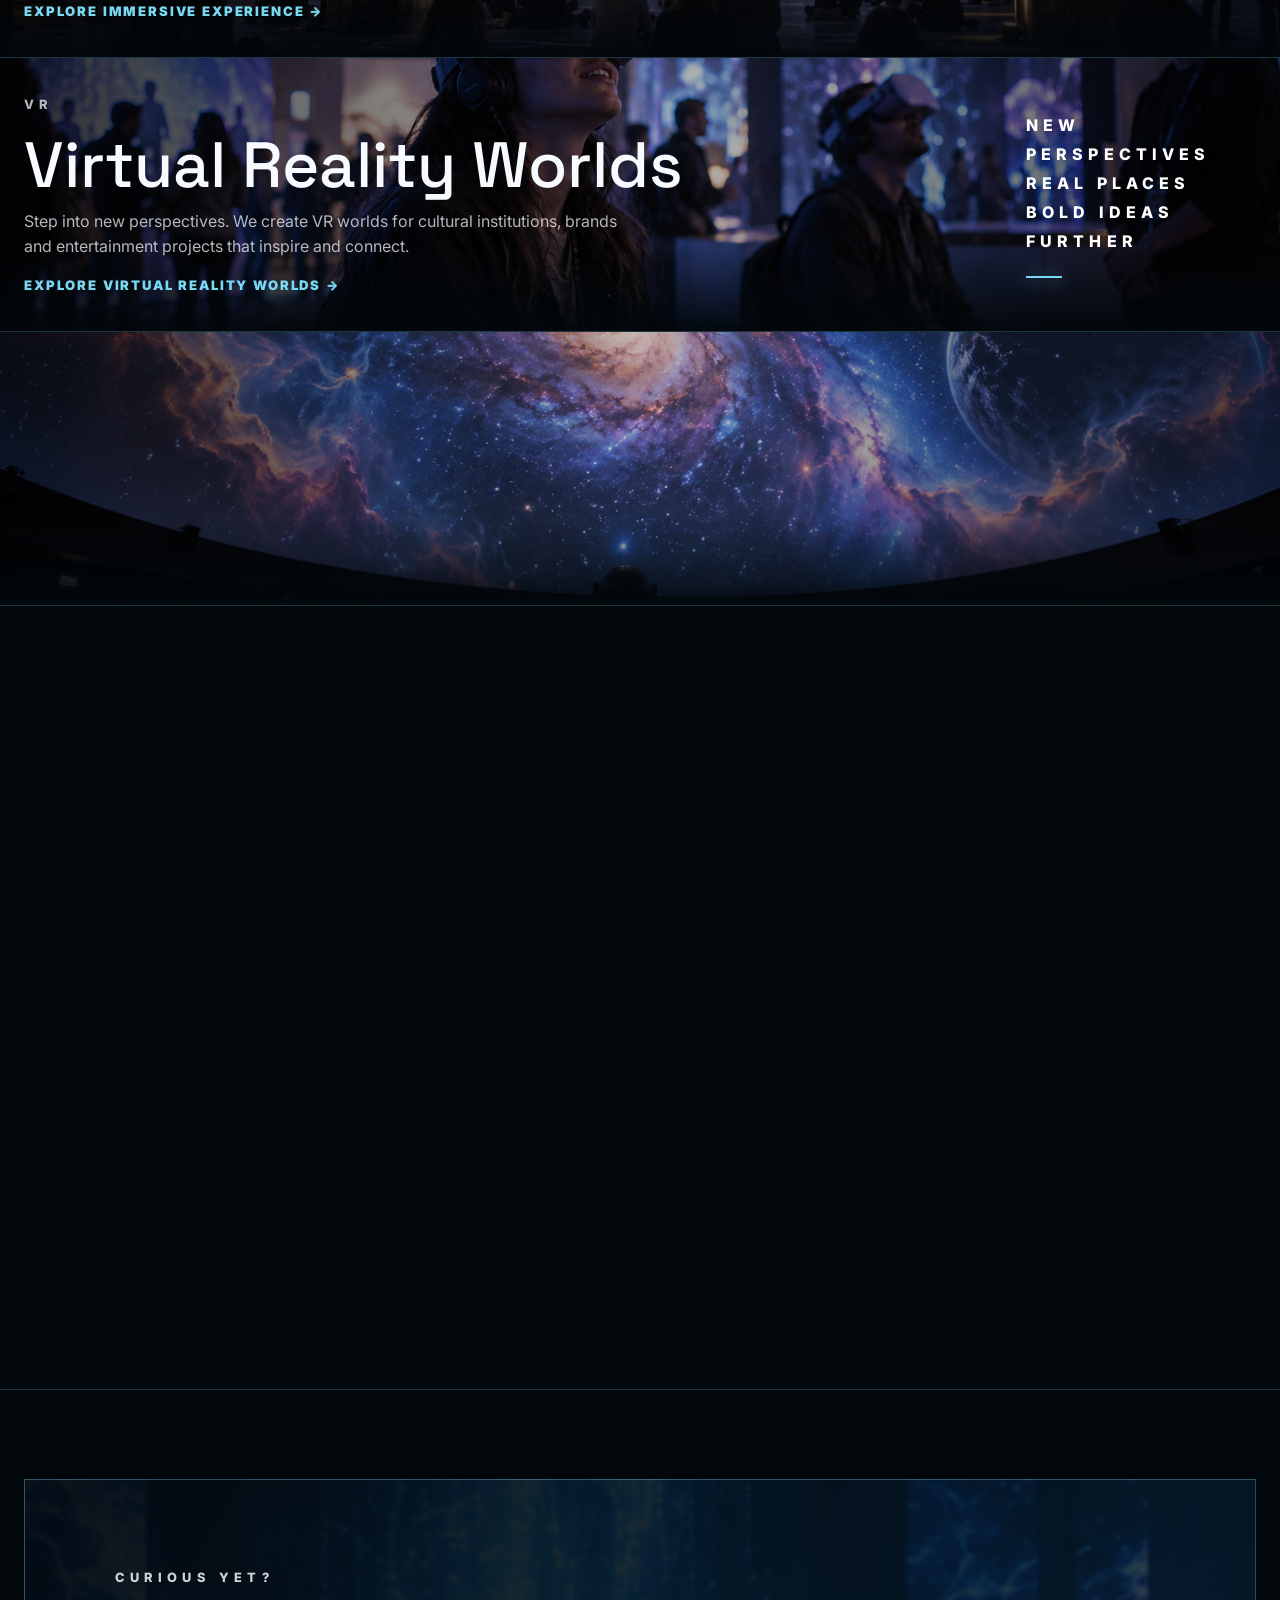
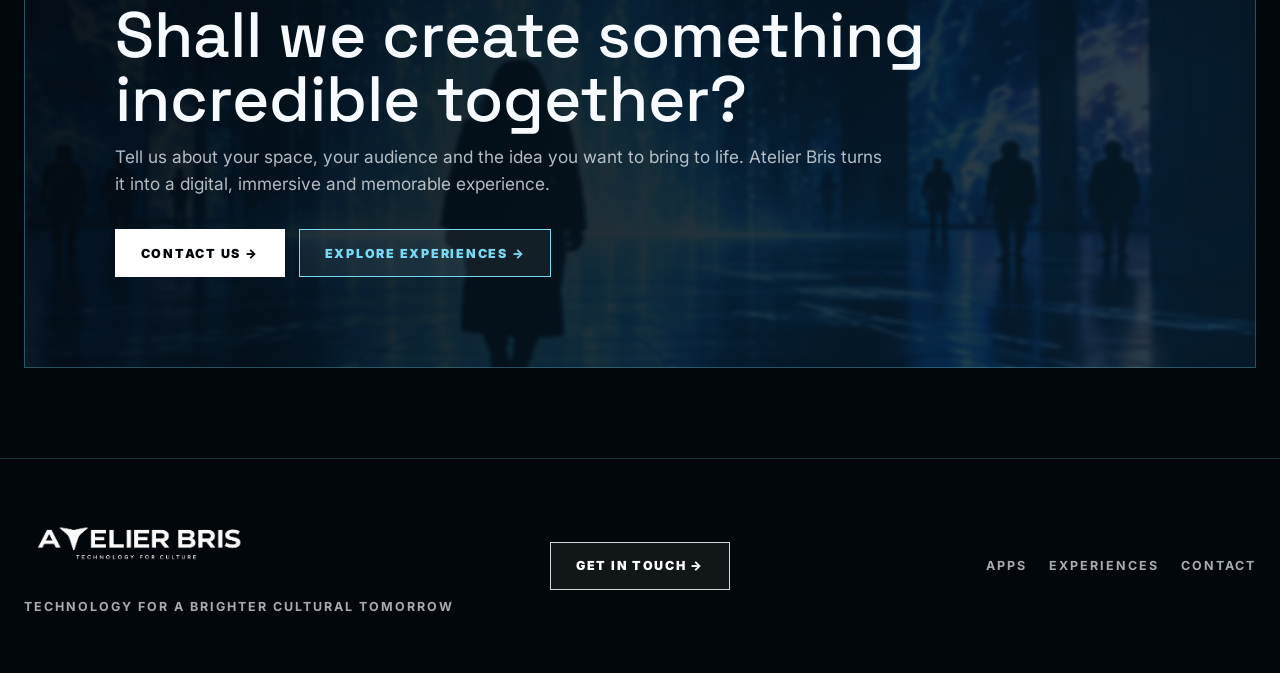
==== commit d5ecd67f: "Polish English site navigation and contact experience" ====
--- a/index.html
+++ b/index.html
@@ -1,5 +1,5 @@
 <!doctype html>
-<html lang="it" class="no-js">
+<html lang="en" class="no-js">
   <head>
     <meta charset="UTF-8" />
     <meta name="viewport" content="width=device-width, initial-scale=1.0" />
@@ -13,22 +13,16 @@
   <body style="--hero-image: url('assets/hero.png'); --abstract-image: url('assets/atelier-bris-abstract-clean.jpg')">
     <div class="site-shell">
       <header class="site-header">
-        <nav class="nav" aria-label="Navigazione principale">
+        <nav class="nav" aria-label="Main navigation">
           <a class="brand" href="index.html" aria-label="Atelier Bris home"><img src="assets/atelier-bris-logo-white.png" alt="Atelier Bris - Technology for Culture" /></a>
-          <button class="menu-toggle" type="button" aria-label="Apri menu" aria-expanded="false" aria-controls="primary-menu" data-menu-toggle><span></span><span></span><span></span></button>
+          <button class="menu-toggle" type="button" aria-label="Open menu" aria-expanded="false" aria-controls="primary-menu" data-menu-toggle><span></span><span></span><span></span></button>
           <div class="nav-links" id="primary-menu" data-menu-panel>
             <a class="active" href="index.html">Home</a>
             <a href="apps/index.html">Apps</a>
             <a href="cms/index.html">CMS</a>
             <a href="experiences/index.html">Experiences</a>
-            <a class="pill" href="contact/index.html">Contattaci</a>
+            <a class="pill" href="contact/index.html">Contact</a>
           </div>
-          <label class="language-switcher" aria-label="Seleziona lingua">
-            <span class="sr-only">Lingua</span>
-            <select data-language-select>
-              <option value="it">IT</option><option value="en">EN</option><option value="fr">FR</option><option value="de">DE</option><option value="es">ES</option><option value="pt">PT</option><option value="nl">NL</option><option value="pl">PL</option><option value="sv">SV</option><option value="da">DA</option><option value="ro">RO</option>
-            </select>
-          </label>
         </nav>
       </header>
 
@@ -70,11 +64,11 @@
                 </div>
               </a>
               <div class="product-list">
-                <a class="product-card reveal" href="apps/index.html"><img class="product-symbol" src="assets/symbol-white.png" alt="" /><div class="product-copy"><h3>Inline</h3><p>Queue management for installations and live experiences.</p><span class="status-tag">In produzione</span></div><span class="arrow">→</span></a>
+                <a class="product-card reveal" href="apps/index.html"><img class="product-symbol" src="assets/symbol-white.png" alt="" /><div class="product-copy"><h3>Inline</h3><p>Queue management for installations and live experiences.</p><span class="status-tag">In development</span></div><span class="arrow">→</span></a>
                 <a class="product-card reveal" href="apps/index.html"><img class="product-symbol" src="assets/symbol-white.png" alt="" /><div class="product-copy"><h3>Mirror Room Simulator</h3><p>Design and simulate mirror-based immersive environments.</p><span class="status-tag">Demo Available</span></div><span class="arrow">→</span></a>
-                <a class="product-card reveal" href="orbit/index.html"><img class="product-symbol" src="assets/symbol-white.png" alt="" /><div class="product-copy"><h3>Orbit</h3><p>Real-time voice chatbot and chat for cultural journeys and live support.</p><span class="status-tag">Prova la demo</span></div><span class="arrow">→</span></a>
-                <a class="product-card reveal" href="apps/index.html"><img class="product-symbol" src="assets/symbol-white.png" alt="" /><div class="product-copy"><h3>Dome Simulator</h3><p>Create and test fulldome experiences and projections.</p><span class="status-tag">In produzione</span></div><span class="arrow">→</span></a>
-                <a class="product-card reveal" href="apps/index.html"><img class="product-symbol" src="assets/symbol-white.png" alt="" /><div class="product-copy"><h3>Universe Platform</h3><p>The integrated CMS for event and festival production.</p><span class="status-tag">In produzione</span></div><span class="arrow">→</span></a>
+                <a class="product-card reveal" href="orbit/index.html"><img class="product-symbol" src="assets/symbol-white.png" alt="" /><div class="product-copy"><h3>Orbit</h3><p>Real-time voice chatbot and chat for cultural journeys and live support.</p><span class="status-tag">Try the demo</span></div><span class="arrow">→</span></a>
+                <a class="product-card reveal" href="apps/index.html"><img class="product-symbol" src="assets/symbol-white.png" alt="" /><div class="product-copy"><h3>Dome Simulator</h3><p>Create and test fulldome experiences and projections.</p><span class="status-tag">In development</span></div><span class="arrow">→</span></a>
+                <a class="product-card reveal" href="apps/index.html"><img class="product-symbol" src="assets/symbol-white.png" alt="" /><div class="product-copy"><h3>Universe Platform</h3><p>The integrated CMS for event and festival production.</p><span class="status-tag">In development</span></div><span class="arrow">→</span></a>
               </div>
             </div>
           </div>
@@ -139,9 +133,9 @@
         <section class="section">
           <div class="container final-cta reveal">
             <p class="eyebrow">Curious Yet?</p>
-            <h2>Vogliamo provare a creare l’incredibile insieme?</h2>
-            <p class="lead">Raccontaci il tuo spazio, il pubblico e l’idea che vuoi accendere. Atelier Bris la trasforma in un’esperienza digitale, immersiva e memorabile.</p>
-            <div class="actions"><a class="btn light" href="contact/index.html">Contattaci →</a><a class="btn cyan" href="experiences/index.html">Guarda le Experiences →</a></div>
+            <h2>Shall we create something incredible together?</h2>
+            <p class="lead">Tell us about your space, your audience and the idea you want to bring to life. Atelier Bris turns it into a digital, immersive and memorable experience.</p>
+            <div class="actions"><a class="btn light" href="contact/index.html">Contact us →</a><a class="btn cyan" href="experiences/index.html">Explore Experiences →</a></div>
           </div>
         </section>
       </main>
--- a/styles.css
+++ b/styles.css
@@ -128,7 +128,7 @@
 }
 
 .language-switcher {
-  display: inline-flex;
+  display: none;
   align-items: center;
   flex: 0 0 auto;
 }
@@ -1121,9 +1121,36 @@
   color: var(--muted);
 }
 
+.contact-intro {
+  margin: 12px 0 30px;
+  color: var(--muted);
+  line-height: 1.65;
+}
+
+.contact-list a {
+  color: var(--cyan);
+}
+
 .contact-form {
   display: grid;
   gap: 14px;
+}
+
+.contact-form {
+  align-content: start;
+  padding: clamp(28px, 4vw, 48px);
+  border: 1px solid var(--line);
+  background: rgba(3, 14, 22, 0.72);
+}
+
+.contact-form label {
+  display: grid;
+  gap: 8px;
+  color: rgba(255, 255, 255, 0.76);
+  font-size: 0.7rem;
+  font-weight: 800;
+  letter-spacing: 0.12em;
+  text-transform: uppercase;
 }
 
 .contact-form input,
@@ -1197,7 +1224,8 @@
     position: fixed;
     inset: 0;
     z-index: 29;
-    background: #02070b;
+    background: rgba(2, 7, 11, 0.7);
+    backdrop-filter: blur(7px);
   }
 
   .nav {
@@ -1230,19 +1258,20 @@
 
   .nav-links {
     position: fixed;
-    inset: 0;
+    inset: auto 12px 12px;
     display: flex;
     flex-direction: column;
-    justify-content: flex-start;
-    gap: 28px;
+    justify-content: flex-end;
+    gap: 8px;
     z-index: 50;
-    padding: 112px 28px 42px;
+    padding: 12px;
     isolation: isolate;
-    background: #02070b;
-    box-shadow: 0 28px 80px rgba(0, 0, 0, 0.84);
+    border: 1px solid rgba(121, 216, 242, 0.28);
+    background: rgba(2, 12, 21, 0.96);
+    box-shadow: 0 22px 80px rgba(0, 0, 0, 0.7);
     opacity: 0;
     pointer-events: none;
-    transform: translateY(-12px);
+    transform: translateY(22px);
     transition: opacity 220ms ease, transform 220ms cubic-bezier(0.16, 1, 0.3, 1);
   }
 
@@ -1251,7 +1280,7 @@
     position: absolute;
     inset: 0;
     z-index: -1;
-    opacity: 0.22;
+    opacity: 0.13;
     background-image:
       linear-gradient(rgba(121, 216, 242, 0.16) 1px, transparent 1px),
       linear-gradient(90deg, rgba(121, 216, 242, 0.14) 1px, transparent 1px);
@@ -1269,11 +1298,18 @@
     display: flex;
     align-items: center;
     justify-content: center;
-    min-height: 54px;
+    min-height: 58px;
     color: #fff;
-    border: 1px solid rgba(255, 255, 255, 0.11);
-    background: rgba(255, 255, 255, 0.07);
+    border: 1px solid rgba(255, 255, 255, 0.12);
+    background: rgba(255, 255, 255, 0.045);
     border-radius: 0;
+  }
+
+  .nav-links .pill {
+    margin-top: 4px;
+    border-color: var(--cyan);
+    background: var(--cyan);
+    color: #031019;
   }
 
   .hero-grid,
@@ -1427,7 +1463,8 @@
   }
 
   .nav-links {
-    padding: 104px 20px 42px;
+    inset: auto 8px 8px;
+    padding: 10px;
     align-items: stretch;
     text-align: center;
   }
@@ -1563,6 +1600,14 @@
 .universe-detail-hero h1 span { color: var(--universe); }
 .universe-detail-hero .lead { max-width: 690px; }
 .universe-detail-map { padding-top: 34px; padding-bottom: 34px; }
+.universe-detail-map .universe-map { grid-template-rows: repeat(2, 72px); min-height: 298px; padding-top: 18px; }
+.universe-detail-map .universe-production-manager { grid-column: 1; grid-row: 1; position: static; width: auto; transform: none; }
+.universe-detail-map .universe-event-crew { grid-column: 2; grid-row: 1; position: static; width: auto; transform: none; }
+.universe-detail-map .universe-core { grid-column: 3; grid-row: 1 / span 2; }
+.universe-detail-map .universe-radar { grid-column: 4; grid-row: 1; }
+.universe-detail-map .universe-tappe { grid-column: 5; grid-row: 1; }
+.universe-detail-map .universe-call-manager { grid-column: 1; grid-row: 2; }
+.universe-detail-map .universe-inline { grid-column: 2; grid-row: 2; }
 .universe-web-apps { border-top: 1px solid var(--line); }
 .universe-app-list { display: grid; gap: 10px; }
 .universe-app-list a { display: grid; grid-template-columns: 54px minmax(0, 1fr) auto; gap: 24px; align-items: center; min-height: 112px; padding: 22px 28px; border: 1px solid rgba(70,191,255,.28); background: rgba(2,12,22,.52); color: var(--text); transition: transform .3s ease, border-color .3s ease, background .3s ease; }
@@ -1585,6 +1630,18 @@
   .universe-map { grid-template-columns: repeat(2,1fr); padding-bottom: 86px; }
   .universe-core { grid-column: span 2; grid-row: 1; }
   .universe-event-crew { position: static; width: auto; grid-column: span 2; }
+  .universe-site-manager { position: static; width: auto; transform: none; grid-column: span 2; }
+  .universe-detail-map .universe-map { grid-template-rows: none; }
+  .universe-detail-map .universe-production-manager,
+  .universe-detail-map .universe-event-crew,
+  .universe-detail-map .universe-core,
+  .universe-detail-map .universe-radar,
+  .universe-detail-map .universe-tappe,
+  .universe-detail-map .universe-call-manager,
+  .universe-detail-map .universe-inline { grid-column: auto; grid-row: auto; }
+  .universe-detail-map .universe-production-manager,
+  .universe-detail-map .universe-event-crew,
+  .universe-detail-map .universe-core { grid-column: span 2; }
   .universe-principles .container { grid-template-columns: repeat(3, 1fr); }
 }
 
@@ -1597,9 +1654,13 @@
   .universe-dashboard-grid, .universe-kpis { grid-template-columns: 1fr; }
   .universe-trust > .container > div, .universe-capability-grid, .universe-metrics .container, .universe-screen-grid { grid-template-columns: 1fr; }
   .universe-trust span, .universe-metrics .container > div { border-right: 0; border-bottom: 1px solid var(--line); }
-  .universe-map { grid-template-columns: 1fr; }
+  .universe-map { grid-template-columns: 1fr; min-height: 0; gap: 12px; padding-bottom: 28px; }
   .universe-core { grid-column: 1; }
   .universe-event-crew { grid-column: 1; }
+  .universe-site-manager { grid-column: 1; }
+  .universe-detail-map .universe-production-manager,
+  .universe-detail-map .universe-event-crew,
+  .universe-detail-map .universe-core { grid-column: 1; }
   .universe-spec-heading { align-items: start; flex-direction: column; }
   .universe-spec-grid { grid-template-columns: 1fr; }
   .universe-detail-hero { min-height: 0; padding: 118px 0 58px; }
